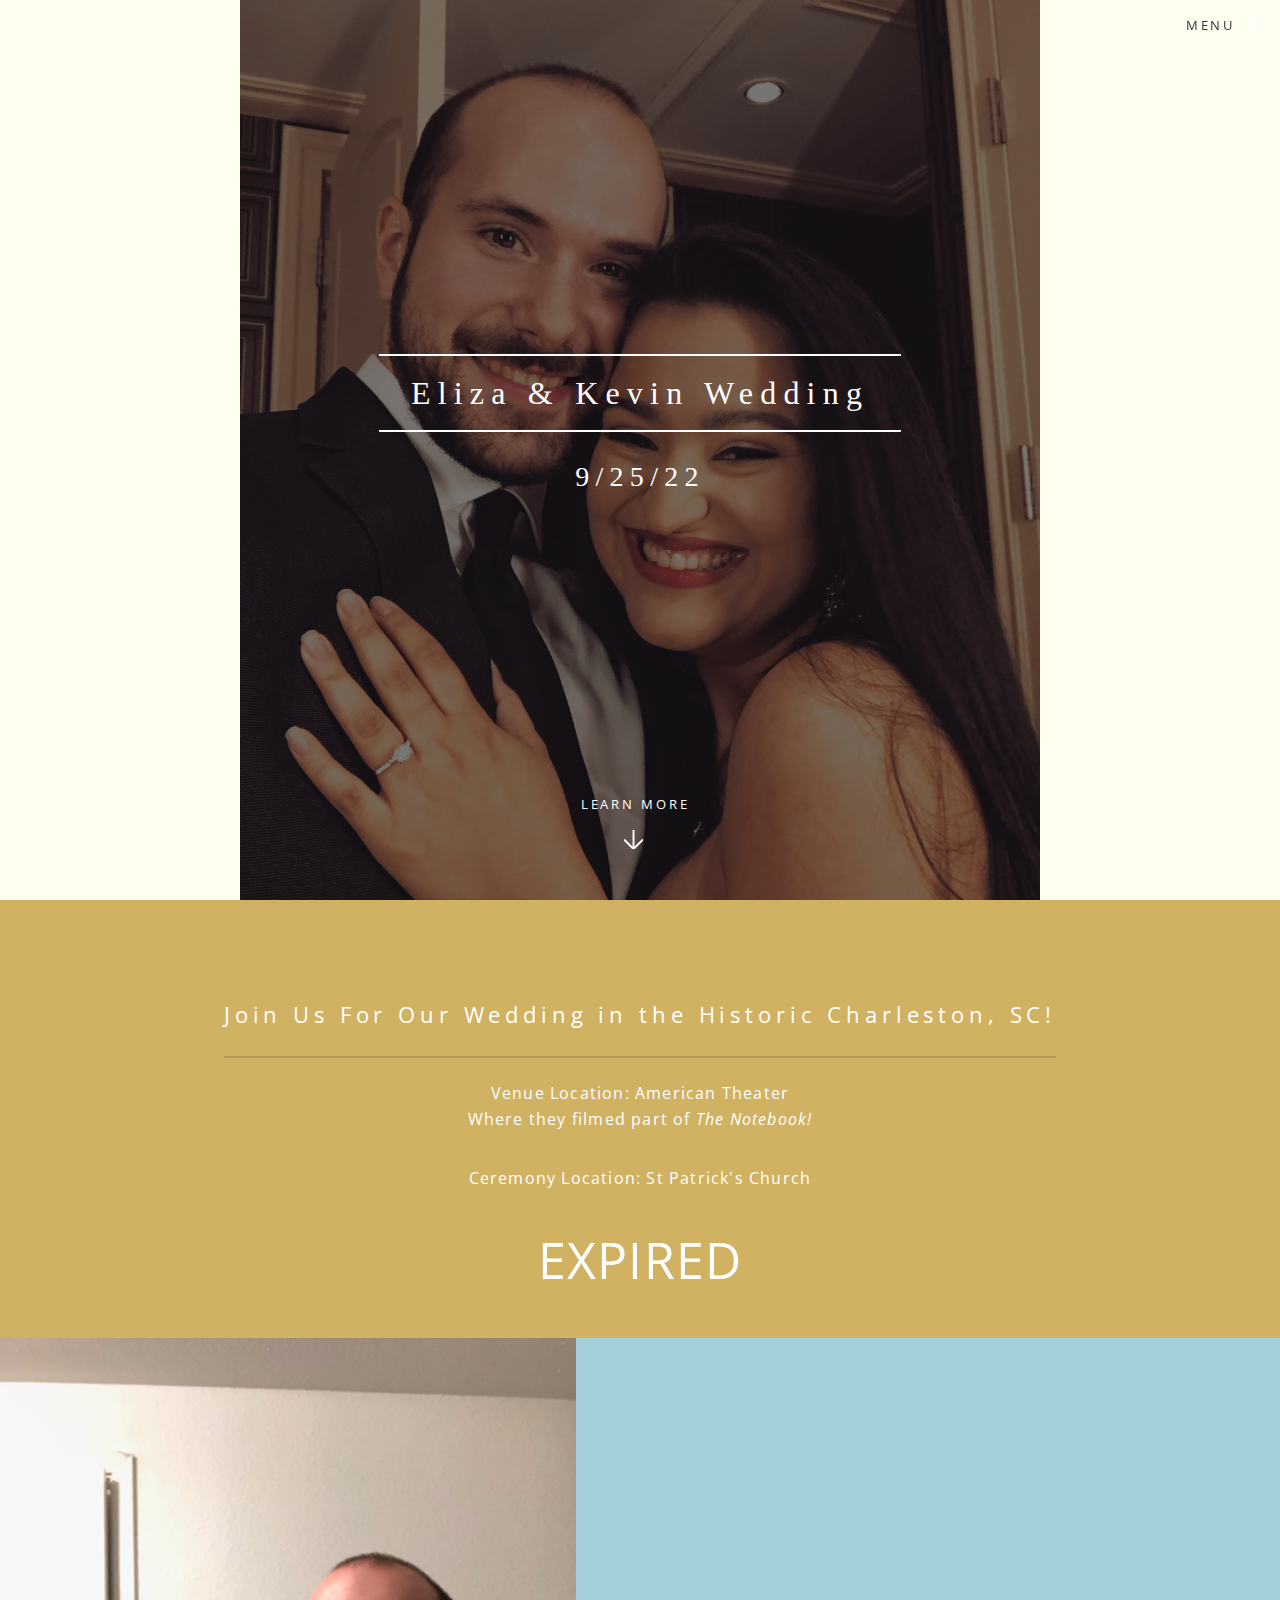
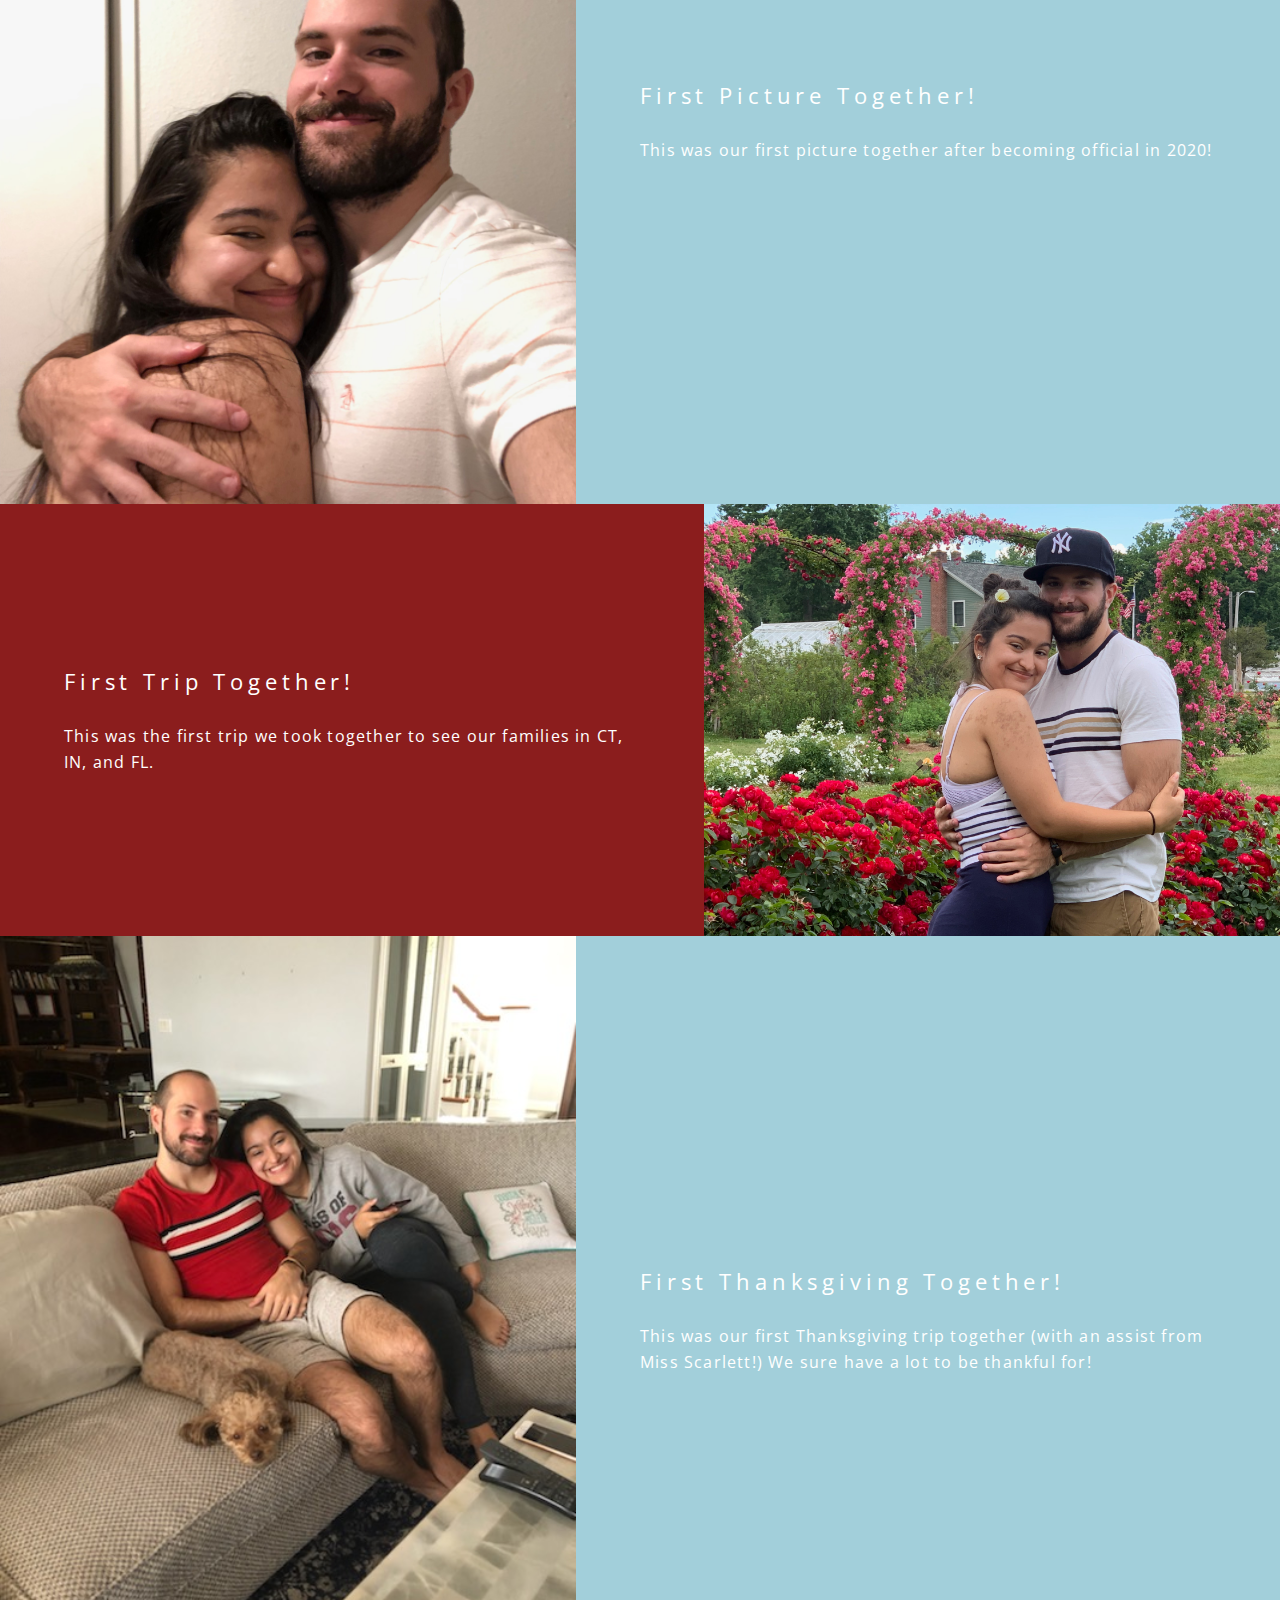
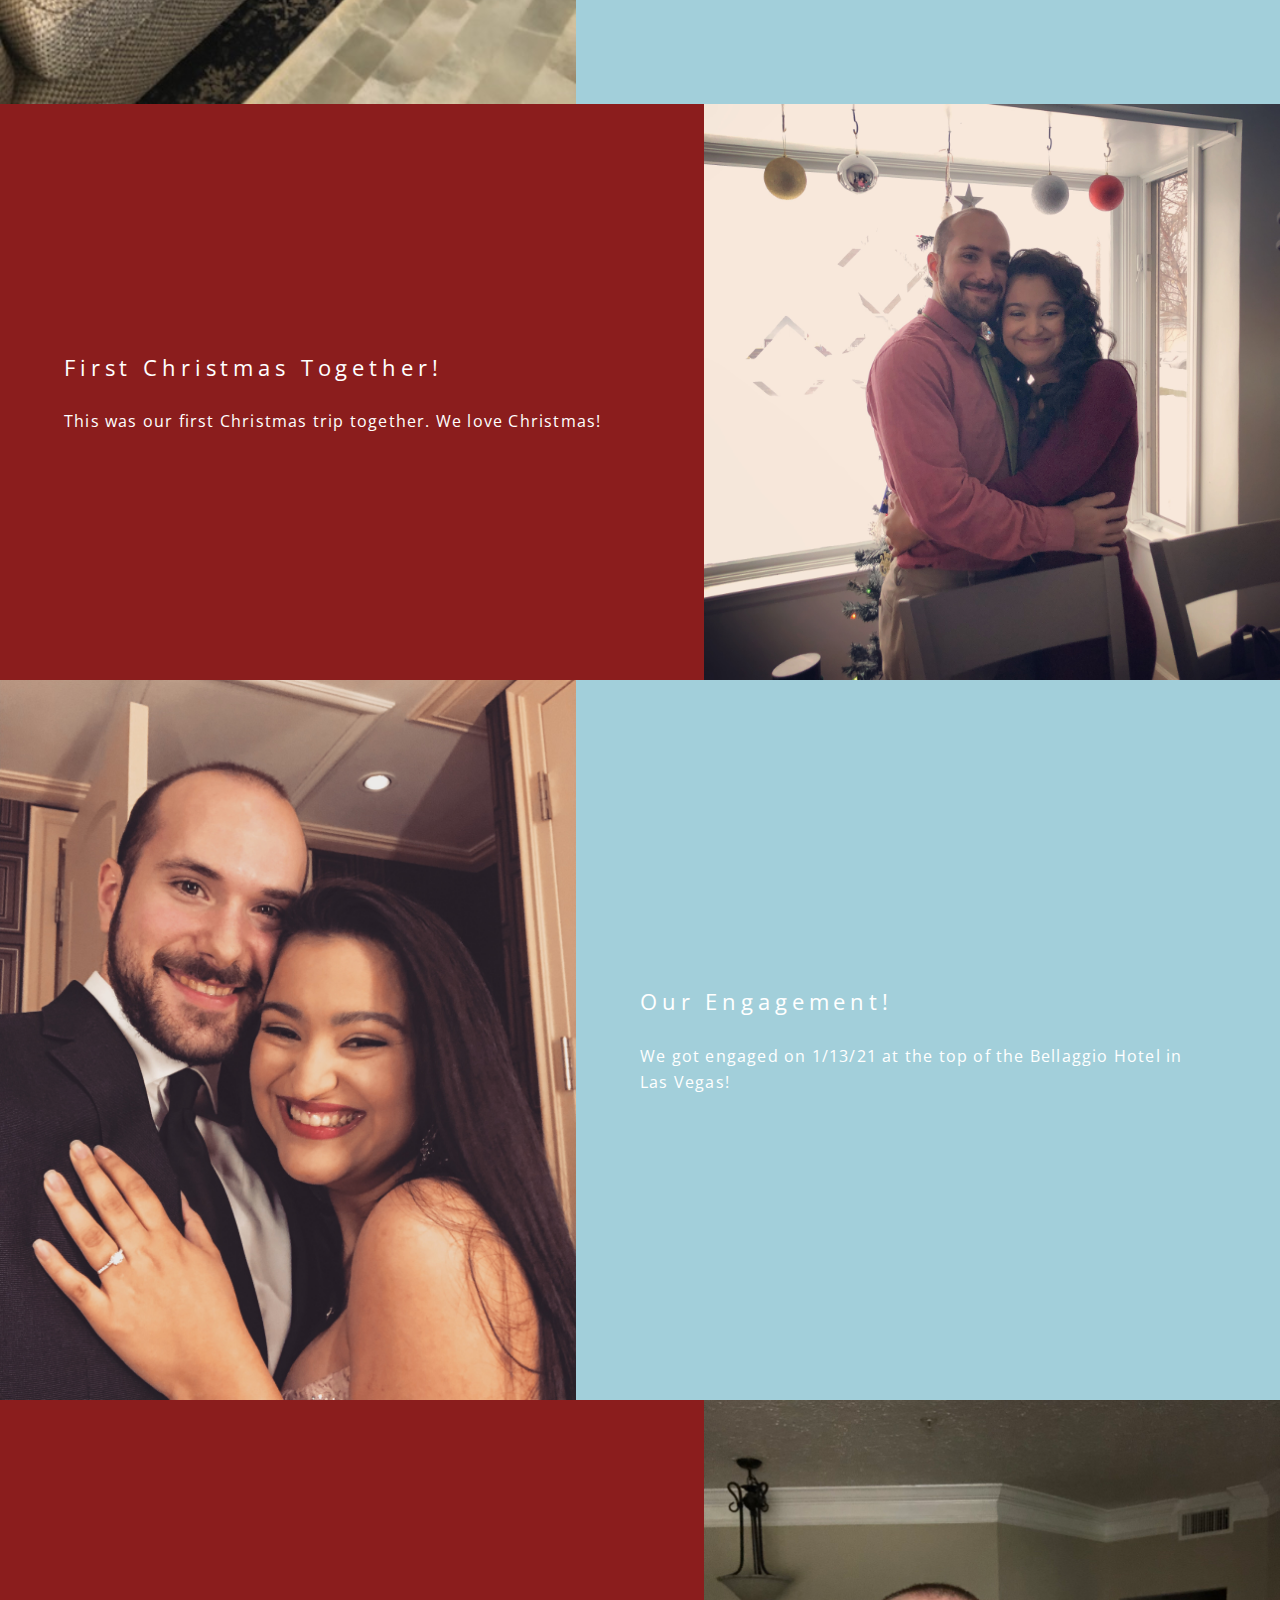
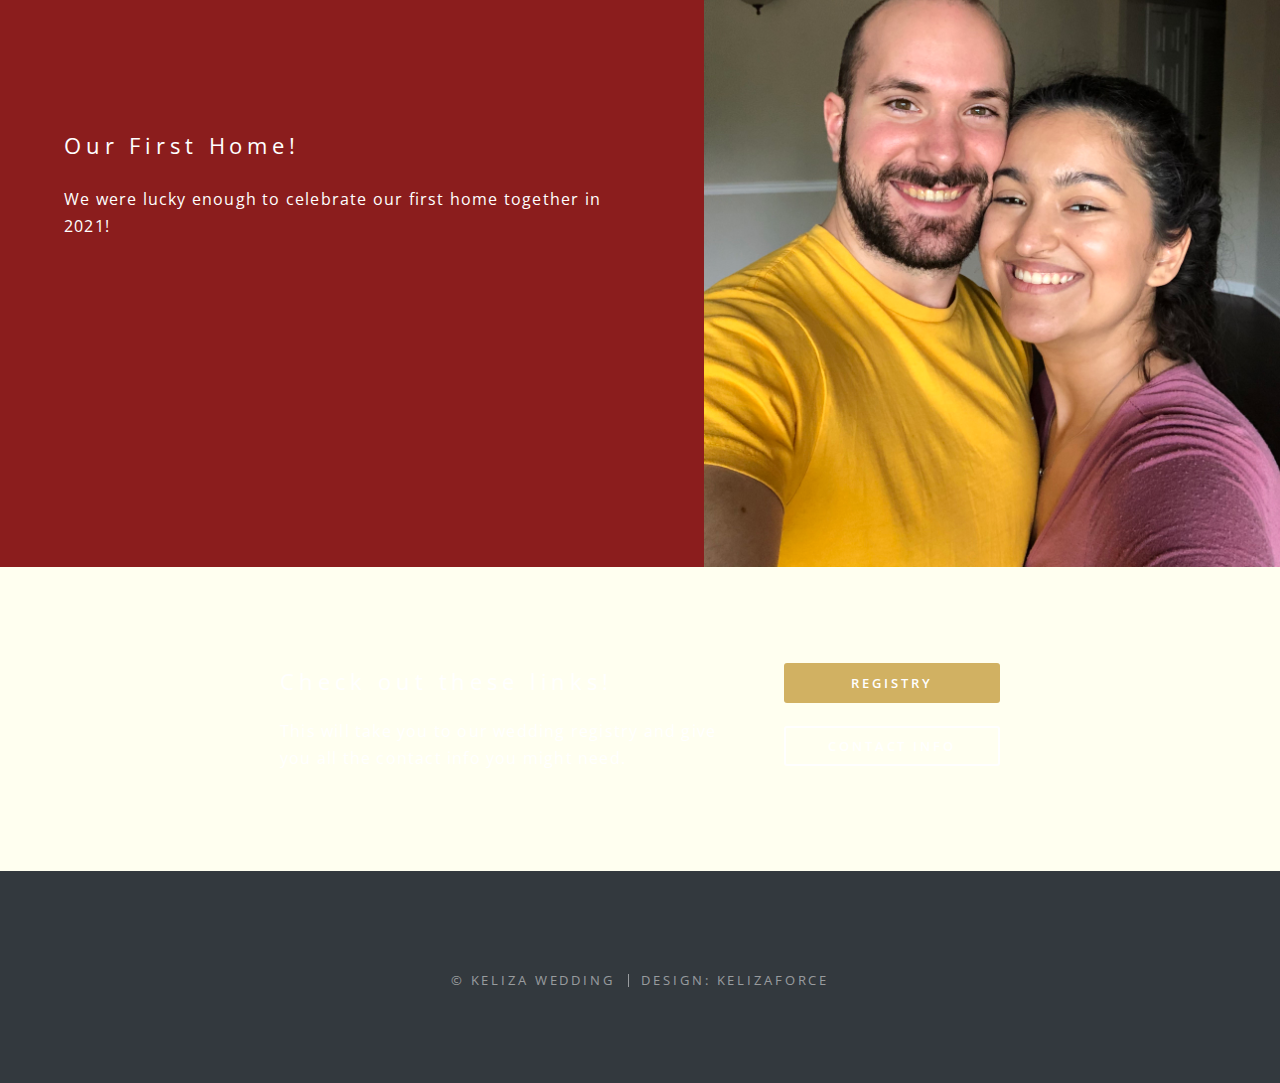
==== index.html @ 1229b381 "initial commit" ====
<!DOCTYPE HTML>
<!--
	Spectral by HTML5 UP
	html5up.net | @ajlkn
	Free for personal and commercial use under the CCA 3.0 license (html5up.net/license)
-->
<html>
	<head>
		<title>Keliza Wedding 2022</title>
		<meta charset="utf-8" />
		<meta name="viewport" content="width=device-width, initial-scale=1, user-scalable=no" />
		<link rel="stylesheet" href="assets/css/main.css" />
		<noscript><link rel="stylesheet" href="assets/css/noscript.css" /></noscript>
	</head>
	<body class="landing is-preload">

		<!-- Page Wrapper -->
			<div id="page-wrapper">

				<!-- Header -->
					<header id="header" class="alt">
						<h1><a href="index.html">Wedding Home</a></h1>
						<nav id="nav">
							<ul>
								<li class="special">
									<a href="#menu" class="menuToggle"><span>Menu</span></a>
									<div id="menu">
										<ul>
											<li><a href="index.html">Home</a></li>
											<li><a href="generic.html">Our Story</a></li>
											<li><a href="elements.html">Event Details</a></li>
											<li><a href="https://www.bedbathandbeyond.com/store/giftregistry/viewregistryguest/550975819?eventType=Wedding">Registry</a></li>
											<li><a href="contactUs.html">Contact Us</a></li>
										</ul>
									</div>
								</li>
							</ul>
						</nav>
					</header>

				<!-- Banner -->
					<section id="banner">
						<div class="inner">
							<h2>Eliza & Kevin Wedding</h2>
							<p>9/25/22<br />
						</div>
						<a href="#one" class="more scrolly">Learn More</a>
					</section>

				<!-- One -->
					<section id="one" class="wrapper style1 special">
						<div class="inner">
							<header class="major">
								<h2>Join Us For Our Wedding in the Historic Charleston, SC!</h2><br />
								<p>Venue Location: American Theater<br />
								Where they filmed part of <em>The Notebook!</em></p>
								<p>
									Ceremony Location: St Patrick's Church
								</p>
							</header>
							<!-- <ul class="icons major">
								<li><span class="icon fa-heart major style1"><span class="label">Lorem</span></span></li>
								<li><span class="icon fa-gem major style2"><span class="label">Ipsum</span></span></li>
								<li><span class="icon solid fa-heart major style3"><span class="label">Dolor</span></span></li>
							</ul> -->
							<p id="demo" style="color: white; font-size: 50px; margin: 0;">
								This is where the timer goes
							</p>
							<script>
								// Set the date we're counting down to
								var countDownDate = new Date("Sep 25, 2022 14:00:00").getTime();
								
								// Update the count down every 1 second
								var x = setInterval(function() {
								
								  // Get today's date and time
								  var now = new Date().getTime();
									
								  // Find the distance between now and the count down date
								  var distance = countDownDate - now;
									
								  // Time calculations for days, hours, minutes and seconds
								  var days = Math.floor(distance / (1000 * 60 * 60 * 24));
								  var hours = Math.floor((distance % (1000 * 60 * 60 * 24)) / (1000 * 60 * 60));
								  var minutes = Math.floor((distance % (1000 * 60 * 60)) / (1000 * 60));
								  var seconds = Math.floor((distance % (1000 * 60)) / 1000);
									
								  // Output the result in an element with id="demo"
								  document.getElementById("demo").innerHTML = days + "d " + hours + "h "
								  + minutes + "m " + seconds + "s ";
									
								  // If the count down is over, write some text 
								  if (distance < 0) {
									clearInterval(x);
									document.getElementById("demo").innerHTML = "EXPIRED";
								  }
								}, 1000);
								</script>
						</div>
					</section>

				<!-- Two -->
					<section id="two" class="wrapper alt style2">
						<section style="background-color: #a2cfda;" class="spotlight">
							<div class="image"><img src="images/IMG_5086.jpeg" alt="" /></div><div class="content">
								<h2>First Picture Together!<br /></h2>
								<p>This was our first picture together after becoming official in 2020!</p>
							</div>
						</section>
						<section style="background-color:#8b1d1d" class="spotlight">
							<div class="image"><img src="images/IMG_7566.jpeg" alt="" /></div><div class="content">
								<h2>First Trip Together!<br /></h2>
								<p>This was the first trip we took together to see our families in CT, IN, and FL.</p>
							</div>
						</section>
						<section style="background-color: #a2cfda;" class="spotlight">
							<div class="image"><img src="images/IMG_3366.jpeg" alt="" /></div><div class="content">
								<h2>First Thanksgiving Together!<br /></h2>
								<p>This was our first Thanksgiving trip together (with an assist from Miss Scarlett!) We sure have a lot to be thankful for!</p>
							</div>
						</section>
						<section style="background-color:#8b1d1d" class="spotlight">
							<div class="image"><img src="images/IMG_6426.JPG" alt="" /></div><div class="content">
								<h2>First Christmas Together!<br /></h2>
								<p>This was our first Christmas trip together. We love Christmas!</p>
							</div>
						</section>
						<section style="background-color: #a2cfda;" class="spotlight">
							<div class="image"><img src="images/FD9C029F-ACF3-4EF1-A93A-1602B01E7F99.JPG" alt="" /></div><div class="content">
								<h2>Our Engagement!<br /></h2>
								<p>We got engaged on 1/13/21 at the top of the Bellaggio Hotel in Las Vegas!</p>
							</div>
						</section>
						<section style="background-color:#8b1d1d" class="spotlight">
							<div class="image"><img src="images/firstHome.jpg" alt="" /></div><div class="content">
								<h2>Our First Home!<br /></h2>
								<p>We were lucky enough to celebrate our first home together in 2021!</p>
							</div>
						</section>
					</section>

				<!-- Three -->
					<!-- <section id="three" class="wrapper style3 special">
						<div class="inner">
							<header class="major">
								<h2>Accumsan mus tortor nunc aliquet</h2>
								<p>Aliquam ut ex ut augue consectetur interdum. Donec amet imperdiet eleifend<br />
								fringilla tincidunt. Nullam dui leo Aenean mi ligula, rhoncus ullamcorper.</p>
							</header>
							<ul class="features">
								<li class="icon fa-paper-plane">
									<h3>Arcu accumsan</h3>
									<p>Augue consectetur sed interdum imperdiet et ipsum. Mauris lorem tincidunt nullam amet leo Aenean ligula consequat consequat.</p>
								</li>
								<li class="icon solid fa-laptop">
									<h3>Ac Augue Eget</h3>
									<p>Augue consectetur sed interdum imperdiet et ipsum. Mauris lorem tincidunt nullam amet leo Aenean ligula consequat consequat.</p>
								</li>
								<li class="icon solid fa-code">
									<h3>Mus Scelerisque</h3>
									<p>Augue consectetur sed interdum imperdiet et ipsum. Mauris lorem tincidunt nullam amet leo Aenean ligula consequat consequat.</p>
								</li>
								<li class="icon solid fa-headphones-alt">
									<h3>Mauris Imperdiet</h3>
									<p>Augue consectetur sed interdum imperdiet et ipsum. Mauris lorem tincidunt nullam amet leo Aenean ligula consequat consequat.</p>
								</li>
								<li class="icon fa-heart">
									<h3>Aenean Primis</h3>
									<p>Augue consectetur sed interdum imperdiet et ipsum. Mauris lorem tincidunt nullam amet leo Aenean ligula consequat consequat.</p>
								</li>
								<li class="icon fa-flag">
									<h3>Tortor Ut</h3>
									<p>Augue consectetur sed interdum imperdiet et ipsum. Mauris lorem tincidunt nullam amet leo Aenean ligula consequat consequat.</p>
								</li>
							</ul>
						</div>
					</section> -->

				<!-- CTA -->
					<section id="cta" class="wrapper style4">
						<div class="inner">
							<header>
								<h2>Check out these links!</h2>
								<p>This will take you to our wedding registry and give you all the contact info you might need.</p>
							</header>
							<ul class="actions stacked">
								<li><a href="https://www.bedbathandbeyond.com/store/giftregistry/viewregistryguest/550975819?eventType=Wedding" class="button fit primary">Registry</a></li>
								<li><a href="contactUs.html" class="button fit">Contact Info</a></li>
							</ul>
						</div>
					</section>

				<!-- Footer -->
					<footer id="footer">
						<ul class="copyright">
							<li>&copy; Keliza Wedding</li><li>Design: KelizaForce</li>
						</ul>
					</footer>

			</div>

		<!-- Scripts -->
			<script src="assets/js/jquery.min.js"></script>
			<script src="assets/js/jquery.scrollex.min.js"></script>
			<script src="assets/js/jquery.scrolly.min.js"></script>
			<script src="assets/js/browser.min.js"></script>
			<script src="assets/js/breakpoints.min.js"></script>
			<script src="assets/js/util.js"></script>
			<script src="assets/js/main.js"></script>

	</body>
</html>
---- assets/css/main.css ----
@import url(fontawesome-all.min.css);
@import url("https://fonts.googleapis.com/css?family=Open+Sans:400,400italic,600,600italic,800,800italic");

/*
	Spectral by HTML5 UP
	html5up.net | @ajlkn
	Free for personal and commercial use under the CCA 3.0 license (html5up.net/license)
*/

html, body, div, span, applet, object,
iframe, h1, h2, h3, h4, h5, h6, p, blockquote,
pre, a, abbr, acronym, address, big, cite,
code, del, dfn, em, img, ins, kbd, q, s, samp,
small, strike, strong, sub, sup, tt, var, b,
u, i, center, dl, dt, dd, ol, ul, li, fieldset,
form, label, legend, table, caption, tbody,
tfoot, thead, tr, th, td, article, aside,
canvas, details, embed, figure, figcaption,
footer, header, hgroup, menu, nav, output, ruby,
section, summary, time, mark, audio, video {
	margin: 0;
	padding: 0;
	border: 0;
	font-size: 100%;
	font: inherit;
	vertical-align: baseline;}

article, aside, details, figcaption, figure,
footer, header, hgroup, menu, nav, section {
	display: block;}

body {
	line-height: 1;
}

ol, ul {
	list-style: none;
}

blockquote, q {
	quotes: none;
}

	blockquote:before, blockquote:after, q:before, q:after {
		content: '';
		content: none;
	}

table {
	border-collapse: collapse;
	border-spacing: 0;
}

body {
	-webkit-text-size-adjust: none;
}

mark {
	background-color: transparent;
	color: inherit;
}

input::-moz-focus-inner {
	border: 0;
	padding: 0;
}

input, select, textarea {
	-moz-appearance: none;
	-webkit-appearance: none;
	-ms-appearance: none;
	appearance: none;
}

/* Basic */

	@-ms-viewport {
		width: device-width;
	}

	html {
		box-sizing: border-box;
	}

	*, *:before, *:after {
		box-sizing: inherit;
	}

	body {
		background: ivory;
	}

		body.is-preload *, body.is-preload *:before, body.is-preload *:after {
			-moz-animation: none !important;
			-webkit-animation: none !important;
			-ms-animation: none !important;
			animation: none !important;
			-moz-transition: none !important;
			-webkit-transition: none !important;
			-ms-transition: none !important;
			transition: none !important;
		}

	body, input, select, textarea {
		color: #fff;
		/* qx* Font styles */
		font-family: "Open Sans", Helvetica, sans-serif;
		/* font-family: Snell Roundhand, cursive; */
		font-size: 15pt;
		font-weight: 400;
		letter-spacing: 0.075em;
		line-height: 1.65em;
	}

		@media screen and (max-width: 1680px) {

			body, input, select, textarea {
				font-size: 13pt;
			}

		}

		@media screen and (max-width: 1280px) {

			body, input, select, textarea {
				font-size: 12pt;
			}

		}

		@media screen and (max-width: 736px) {

			body, input, select, textarea {
				font-size: 11pt;
				letter-spacing: 0.0375em;
			}

		}

	a {
		-moz-transition: color 0.2s ease, border-bottom-color 0.2s ease;
		-webkit-transition: color 0.2s ease, border-bottom-color 0.2s ease;
		-ms-transition: color 0.2s ease, border-bottom-color 0.2s ease;
		transition: color 0.2s ease, border-bottom-color 0.2s ease;
		border-bottom: dotted 1px;
		color: inherit;
		text-decoration: none;
	}

		a:hover {
			border-bottom-color: transparent;
		}

	strong, b {
		color: #fff;
		font-weight: 600;
	}

	em, i {
		font-style: italic;
	}

	p {
		margin: 0 0 2em 0;
	}

	h1, h2, h3, h4, h5, h6 {
		color: #fff;
		/* font-weight: 800; */
		letter-spacing: 0.225em;
		line-height: 1em;
		margin: 0 0 1em 0;
		/* text-transform: uppercase; */
	}

		h1 a, h2 a, h3 a, h4 a, h5 a, h6 a {
			color: inherit;
			text-decoration: none;
		}

	h2 {
		font-size: 1.35em;
		line-height: 1.75em;
	}

		@media screen and (max-width: 736px) {

			h2 {
				font-size: 1.1em;
				line-height: 1.65em;
			}

		}

	h3 {
		font-size: 1.15em;
		line-height: 1.75em;
	}

		@media screen and (max-width: 736px) {

			h3 {
				font-size: 1em;
				line-height: 1.65em;
			}

		}

	h4 {
		font-size: 1em;
		line-height: 1.5em;
	}

	h5 {
		font-size: 0.8em;
		line-height: 1.5em;
	}

	h6 {
		font-size: 0.7em;
		line-height: 1.5em;
	}

	sub {
		font-size: 0.8em;
		position: relative;
		top: 0.5em;
	}

	sup {
		font-size: 0.8em;
		position: relative;
		top: -0.5em;
	}

	hr {
		border: 0;
		border-bottom: solid 2px #fff;
		margin: 3em 0;
	}

		hr.major {
			margin: 4.5em 0;
		}

	blockquote {
		border-left: solid 4px #fff;
		font-style: italic;
		margin: 0 0 2em 0;
		padding: 0.5em 0 0.5em 2em;
	}

	code {
		background: rgba(144, 144, 144, 0.25);
		border-radius: 3px;
		font-family: "Courier New", monospace;
		font-size: 0.9em;
		letter-spacing: 0;
		margin: 0 0.25em;
		padding: 0.25em 0.65em;
	}

	pre {
		-webkit-overflow-scrolling: touch;
		font-family: "Courier New", monospace;
		font-size: 0.9em;
		margin: 0 0 2em 0;
	}

		pre code {
			display: block;
			line-height: 1.75em;
			padding: 1em 1.5em;
			overflow-x: auto;
		}

	.align-left {
		text-align: left;
	}

	.align-center {
		text-align: center;
	}

	.align-right {
		text-align: right;
	}

/* Row */

	.row {
		display: flex;
		flex-wrap: wrap;
		box-sizing: border-box;
		align-items: stretch;
	}

		.row > * {
			box-sizing: border-box;
		}

		.row.gtr-uniform > * > :last-child {
			margin-bottom: 0;
		}

		.row.aln-left {
			justify-content: flex-start;
		}

		.row.aln-center {
			justify-content: center;
		}

		.row.aln-right {
			justify-content: flex-end;
		}

		.row.aln-top {
			align-items: flex-start;
		}

		.row.aln-middle {
			align-items: center;
		}

		.row.aln-bottom {
			align-items: flex-end;
		}

		.row > .imp {
			order: -1;
		}

		.row > .col-1 {
			width: 8.33333%;
		}

		.row > .off-1 {
			margin-left: 8.33333%;
		}

		.row > .col-2 {
			width: 16.66667%;
		}

		.row > .off-2 {
			margin-left: 16.66667%;
		}

		.row > .col-3 {
			width: 25%;
		}

		.row > .off-3 {
			margin-left: 25%;
		}

		.row > .col-4 {
			width: 33.33333%;
		}

		.row > .off-4 {
			margin-left: 33.33333%;
		}

		.row > .col-5 {
			width: 41.66667%;
		}

		.row > .off-5 {
			margin-left: 41.66667%;
		}

		.row > .col-6 {
			width: 50%;
		}

		.row > .off-6 {
			margin-left: 50%;
		}

		.row > .col-7 {
			width: 58.33333%;
		}

		.row > .off-7 {
			margin-left: 58.33333%;
		}

		.row > .col-8 {
			width: 66.66667%;
		}

		.row > .off-8 {
			margin-left: 66.66667%;
		}

		.row > .col-9 {
			width: 75%;
		}

		.row > .off-9 {
			margin-left: 75%;
		}

		.row > .col-10 {
			width: 83.33333%;
		}

		.row > .off-10 {
			margin-left: 83.33333%;
		}

		.row > .col-11 {
			width: 91.66667%;
		}

		.row > .off-11 {
			margin-left: 91.66667%;
		}

		.row > .col-12 {
			width: 100%;
		}

		.row > .off-12 {
			margin-left: 100%;
		}

		.row.gtr-0 {
			margin-top: 0;
			margin-left: 0em;
		}

			.row.gtr-0 > * {
				padding: 0 0 0 0em;
			}

			.row.gtr-0.gtr-uniform {
				margin-top: 0em;
			}

				.row.gtr-0.gtr-uniform > * {
					padding-top: 0em;
				}

		.row.gtr-25 {
			margin-top: 0;
			margin-left: -0.375em;
		}

			.row.gtr-25 > * {
				padding: 0 0 0 0.375em;
			}

			.row.gtr-25.gtr-uniform {
				margin-top: -0.375em;
			}

				.row.gtr-25.gtr-uniform > * {
					padding-top: 0.375em;
				}

		.row.gtr-50 {
			margin-top: 0;
			margin-left: -0.75em;
		}

			.row.gtr-50 > * {
				padding: 0 0 0 0.75em;
			}

			.row.gtr-50.gtr-uniform {
				margin-top: -0.75em;
			}

				.row.gtr-50.gtr-uniform > * {
					padding-top: 0.75em;
				}

		.row {
			margin-top: 0;
			margin-left: -1.5em;
		}

			.row > * {
				padding: 0 0 0 1.5em;
			}

			.row.gtr-uniform {
				margin-top: -1.5em;
			}

				.row.gtr-uniform > * {
					padding-top: 1.5em;
				}

		.row.gtr-150 {
			margin-top: 0;
			margin-left: -2.25em;
		}

			.row.gtr-150 > * {
				padding: 0 0 0 2.25em;
			}

			.row.gtr-150.gtr-uniform {
				margin-top: -2.25em;
			}

				.row.gtr-150.gtr-uniform > * {
					padding-top: 2.25em;
				}

		.row.gtr-200 {
			margin-top: 0;
			margin-left: -3em;
		}

			.row.gtr-200 > * {
				padding: 0 0 0 3em;
			}

			.row.gtr-200.gtr-uniform {
				margin-top: -3em;
			}

				.row.gtr-200.gtr-uniform > * {
					padding-top: 3em;
				}

		@media screen and (max-width: 1680px) {

			.row {
				display: flex;
				flex-wrap: wrap;
				box-sizing: border-box;
				align-items: stretch;
			}

				.row > * {
					box-sizing: border-box;
				}

				.row.gtr-uniform > * > :last-child {
					margin-bottom: 0;
				}

				.row.aln-left {
					justify-content: flex-start;
				}

				.row.aln-center {
					justify-content: center;
				}

				.row.aln-right {
					justify-content: flex-end;
				}

				.row.aln-top {
					align-items: flex-start;
				}

				.row.aln-middle {
					align-items: center;
				}

				.row.aln-bottom {
					align-items: flex-end;
				}

				.row > .imp-xlarge {
					order: -1;
				}

				.row > .col-1-xlarge {
					width: 8.33333%;
				}

				.row > .off-1-xlarge {
					margin-left: 8.33333%;
				}

				.row > .col-2-xlarge {
					width: 16.66667%;
				}

				.row > .off-2-xlarge {
					margin-left: 16.66667%;
				}

				.row > .col-3-xlarge {
					width: 25%;
				}

				.row > .off-3-xlarge {
					margin-left: 25%;
				}

				.row > .col-4-xlarge {
					width: 33.33333%;
				}

				.row > .off-4-xlarge {
					margin-left: 33.33333%;
				}

				.row > .col-5-xlarge {
					width: 41.66667%;
				}

				.row > .off-5-xlarge {
					margin-left: 41.66667%;
				}

				.row > .col-6-xlarge {
					width: 50%;
				}

				.row > .off-6-xlarge {
					margin-left: 50%;
				}

				.row > .col-7-xlarge {
					width: 58.33333%;
				}

				.row > .off-7-xlarge {
					margin-left: 58.33333%;
				}

				.row > .col-8-xlarge {
					width: 66.66667%;
				}

				.row > .off-8-xlarge {
					margin-left: 66.66667%;
				}

				.row > .col-9-xlarge {
					width: 75%;
				}

				.row > .off-9-xlarge {
					margin-left: 75%;
				}

				.row > .col-10-xlarge {
					width: 83.33333%;
				}

				.row > .off-10-xlarge {
					margin-left: 83.33333%;
				}

				.row > .col-11-xlarge {
					width: 91.66667%;
				}

				.row > .off-11-xlarge {
					margin-left: 91.66667%;
				}

				.row > .col-12-xlarge {
					width: 100%;
				}

				.row > .off-12-xlarge {
					margin-left: 100%;
				}

				.row.gtr-0 {
					margin-top: 0;
					margin-left: 0em;
				}

					.row.gtr-0 > * {
						padding: 0 0 0 0em;
					}

					.row.gtr-0.gtr-uniform {
						margin-top: 0em;
					}

						.row.gtr-0.gtr-uniform > * {
							padding-top: 0em;
						}

				.row.gtr-25 {
					margin-top: 0;
					margin-left: -0.375em;
				}

					.row.gtr-25 > * {
						padding: 0 0 0 0.375em;
					}

					.row.gtr-25.gtr-uniform {
						margin-top: -0.375em;
					}

						.row.gtr-25.gtr-uniform > * {
							padding-top: 0.375em;
						}

				.row.gtr-50 {
					margin-top: 0;
					margin-left: -0.75em;
				}

					.row.gtr-50 > * {
						padding: 0 0 0 0.75em;
					}

					.row.gtr-50.gtr-uniform {
						margin-top: -0.75em;
					}

						.row.gtr-50.gtr-uniform > * {
							padding-top: 0.75em;
						}

				.row {
					margin-top: 0;
					margin-left: -1.5em;
				}

					.row > * {
						padding: 0 0 0 1.5em;
					}

					.row.gtr-uniform {
						margin-top: -1.5em;
					}

						.row.gtr-uniform > * {
							padding-top: 1.5em;
						}

				.row.gtr-150 {
					margin-top: 0;
					margin-left: -2.25em;
				}

					.row.gtr-150 > * {
						padding: 0 0 0 2.25em;
					}

					.row.gtr-150.gtr-uniform {
						margin-top: -2.25em;
					}

						.row.gtr-150.gtr-uniform > * {
							padding-top: 2.25em;
						}

				.row.gtr-200 {
					margin-top: 0;
					margin-left: -3em;
				}

					.row.gtr-200 > * {
						padding: 0 0 0 3em;
					}

					.row.gtr-200.gtr-uniform {
						margin-top: -3em;
					}

						.row.gtr-200.gtr-uniform > * {
							padding-top: 3em;
						}

		}

		@media screen and (max-width: 1280px) {

			.row {
				display: flex;
				flex-wrap: wrap;
				box-sizing: border-box;
				align-items: stretch;
			}

				.row > * {
					box-sizing: border-box;
				}

				.row.gtr-uniform > * > :last-child {
					margin-bottom: 0;
				}

				.row.aln-left {
					justify-content: flex-start;
				}

				.row.aln-center {
					justify-content: center;
				}

				.row.aln-right {
					justify-content: flex-end;
				}

				.row.aln-top {
					align-items: flex-start;
				}

				.row.aln-middle {
					align-items: center;
				}

				.row.aln-bottom {
					align-items: flex-end;
				}

				.row > .imp-large {
					order: -1;
				}

				.row > .col-1-large {
					width: 8.33333%;
				}

				.row > .off-1-large {
					margin-left: 8.33333%;
				}

				.row > .col-2-large {
					width: 16.66667%;
				}

				.row > .off-2-large {
					margin-left: 16.66667%;
				}

				.row > .col-3-large {
					width: 25%;
				}

				.row > .off-3-large {
					margin-left: 25%;
				}

				.row > .col-4-large {
					width: 33.33333%;
				}

				.row > .off-4-large {
					margin-left: 33.33333%;
				}

				.row > .col-5-large {
					width: 41.66667%;
				}

				.row > .off-5-large {
					margin-left: 41.66667%;
				}

				.row > .col-6-large {
					width: 50%;
				}

				.row > .off-6-large {
					margin-left: 50%;
				}

				.row > .col-7-large {
					width: 58.33333%;
				}

				.row > .off-7-large {
					margin-left: 58.33333%;
				}

				.row > .col-8-large {
					width: 66.66667%;
				}

				.row > .off-8-large {
					margin-left: 66.66667%;
				}

				.row > .col-9-large {
					width: 75%;
				}

				.row > .off-9-large {
					margin-left: 75%;
				}

				.row > .col-10-large {
					width: 83.33333%;
				}

				.row > .off-10-large {
					margin-left: 83.33333%;
				}

				.row > .col-11-large {
					width: 91.66667%;
				}

				.row > .off-11-large {
					margin-left: 91.66667%;
				}

				.row > .col-12-large {
					width: 100%;
				}

				.row > .off-12-large {
					margin-left: 100%;
				}

				.row.gtr-0 {
					margin-top: 0;
					margin-left: 0em;
				}

					.row.gtr-0 > * {
						padding: 0 0 0 0em;
					}

					.row.gtr-0.gtr-uniform {
						margin-top: 0em;
					}

						.row.gtr-0.gtr-uniform > * {
							padding-top: 0em;
						}

				.row.gtr-25 {
					margin-top: 0;
					margin-left: -0.375em;
				}

					.row.gtr-25 > * {
						padding: 0 0 0 0.375em;
					}

					.row.gtr-25.gtr-uniform {
						margin-top: -0.375em;
					}

						.row.gtr-25.gtr-uniform > * {
							padding-top: 0.375em;
						}

				.row.gtr-50 {
					margin-top: 0;
					margin-left: -0.75em;
				}

					.row.gtr-50 > * {
						padding: 0 0 0 0.75em;
					}

					.row.gtr-50.gtr-uniform {
						margin-top: -0.75em;
					}

						.row.gtr-50.gtr-uniform > * {
							padding-top: 0.75em;
						}

				.row {
					margin-top: 0;
					margin-left: -1.5em;
				}

					.row > * {
						padding: 0 0 0 1.5em;
					}

					.row.gtr-uniform {
						margin-top: -1.5em;
					}

						.row.gtr-uniform > * {
							padding-top: 1.5em;
						}

				.row.gtr-150 {
					margin-top: 0;
					margin-left: -2.25em;
				}

					.row.gtr-150 > * {
						padding: 0 0 0 2.25em;
					}

					.row.gtr-150.gtr-uniform {
						margin-top: -2.25em;
					}

						.row.gtr-150.gtr-uniform > * {
							padding-top: 2.25em;
						}

				.row.gtr-200 {
					margin-top: 0;
					margin-left: -3em;
				}

					.row.gtr-200 > * {
						padding: 0 0 0 3em;
					}

					.row.gtr-200.gtr-uniform {
						margin-top: -3em;
					}

						.row.gtr-200.gtr-uniform > * {
							padding-top: 3em;
						}

		}

		@media screen and (max-width: 980px) {

			.row {
				display: flex;
				flex-wrap: wrap;
				box-sizing: border-box;
				align-items: stretch;
			}

				.row > * {
					box-sizing: border-box;
				}

				.row.gtr-uniform > * > :last-child {
					margin-bottom: 0;
				}

				.row.aln-left {
					justify-content: flex-start;
				}

				.row.aln-center {
					justify-content: center;
				}

				.row.aln-right {
					justify-content: flex-end;
				}

				.row.aln-top {
					align-items: flex-start;
				}

				.row.aln-middle {
					align-items: center;
				}

				.row.aln-bottom {
					align-items: flex-end;
				}

				.row > .imp-medium {
					order: -1;
				}

				.row > .col-1-medium {
					width: 8.33333%;
				}

				.row > .off-1-medium {
					margin-left: 8.33333%;
				}

				.row > .col-2-medium {
					width: 16.66667%;
				}

				.row > .off-2-medium {
					margin-left: 16.66667%;
				}

				.row > .col-3-medium {
					width: 25%;
				}

				.row > .off-3-medium {
					margin-left: 25%;
				}

				.row > .col-4-medium {
					width: 33.33333%;
				}

				.row > .off-4-medium {
					margin-left: 33.33333%;
				}

				.row > .col-5-medium {
					width: 41.66667%;
				}

				.row > .off-5-medium {
					margin-left: 41.66667%;
				}

				.row > .col-6-medium {
					width: 50%;
				}

				.row > .off-6-medium {
					margin-left: 50%;
				}

				.row > .col-7-medium {
					width: 58.33333%;
				}

				.row > .off-7-medium {
					margin-left: 58.33333%;
				}

				.row > .col-8-medium {
					width: 66.66667%;
				}

				.row > .off-8-medium {
					margin-left: 66.66667%;
				}

				.row > .col-9-medium {
					width: 75%;
				}

				.row > .off-9-medium {
					margin-left: 75%;
				}

				.row > .col-10-medium {
					width: 83.33333%;
				}

				.row > .off-10-medium {
					margin-left: 83.33333%;
				}

				.row > .col-11-medium {
					width: 91.66667%;
				}

				.row > .off-11-medium {
					margin-left: 91.66667%;
				}

				.row > .col-12-medium {
					width: 100%;
				}

				.row > .off-12-medium {
					margin-left: 100%;
				}

				.row.gtr-0 {
					margin-top: 0;
					margin-left: 0em;
				}

					.row.gtr-0 > * {
						padding: 0 0 0 0em;
					}

					.row.gtr-0.gtr-uniform {
						margin-top: 0em;
					}

						.row.gtr-0.gtr-uniform > * {
							padding-top: 0em;
						}

				.row.gtr-25 {
					margin-top: 0;
					margin-left: -0.375em;
				}

					.row.gtr-25 > * {
						padding: 0 0 0 0.375em;
					}

					.row.gtr-25.gtr-uniform {
						margin-top: -0.375em;
					}

						.row.gtr-25.gtr-uniform > * {
							padding-top: 0.375em;
						}

				.row.gtr-50 {
					margin-top: 0;
					margin-left: -0.75em;
				}

					.row.gtr-50 > * {
						padding: 0 0 0 0.75em;
					}

					.row.gtr-50.gtr-uniform {
						margin-top: -0.75em;
					}

						.row.gtr-50.gtr-uniform > * {
							padding-top: 0.75em;
						}

				.row {
					margin-top: 0;
					margin-left: -1.5em;
				}

					.row > * {
						padding: 0 0 0 1.5em;
					}

					.row.gtr-uniform {
						margin-top: -1.5em;
					}

						.row.gtr-uniform > * {
							padding-top: 1.5em;
						}

				.row.gtr-150 {
					margin-top: 0;
					margin-left: -2.25em;
				}

					.row.gtr-150 > * {
						padding: 0 0 0 2.25em;
					}

					.row.gtr-150.gtr-uniform {
						margin-top: -2.25em;
					}

						.row.gtr-150.gtr-uniform > * {
							padding-top: 2.25em;
						}

				.row.gtr-200 {
					margin-top: 0;
					margin-left: -3em;
				}

					.row.gtr-200 > * {
						padding: 0 0 0 3em;
					}

					.row.gtr-200.gtr-uniform {
						margin-top: -3em;
					}

						.row.gtr-200.gtr-uniform > * {
							padding-top: 3em;
						}

		}

		@media screen and (max-width: 736px) {

			.row {
				display: flex;
				flex-wrap: wrap;
				box-sizing: border-box;
				align-items: stretch;
			}

				.row > * {
					box-sizing: border-box;
				}

				.row.gtr-uniform > * > :last-child {
					margin-bottom: 0;
				}

				.row.aln-left {
					justify-content: flex-start;
				}

				.row.aln-center {
					justify-content: center;
				}

				.row.aln-right {
					justify-content: flex-end;
				}

				.row.aln-top {
					align-items: flex-start;
				}

				.row.aln-middle {
					align-items: center;
				}

				.row.aln-bottom {
					align-items: flex-end;
				}

				.row > .imp-small {
					order: -1;
				}

				.row > .col-1-small {
					width: 8.33333%;
				}

				.row > .off-1-small {
					margin-left: 8.33333%;
				}

				.row > .col-2-small {
					width: 16.66667%;
				}

				.row > .off-2-small {
					margin-left: 16.66667%;
				}

				.row > .col-3-small {
					width: 25%;
				}

				.row > .off-3-small {
					margin-left: 25%;
				}

				.row > .col-4-small {
					width: 33.33333%;
				}

				.row > .off-4-small {
					margin-left: 33.33333%;
				}

				.row > .col-5-small {
					width: 41.66667%;
				}

				.row > .off-5-small {
					margin-left: 41.66667%;
				}

				.row > .col-6-small {
					width: 50%;
				}

				.row > .off-6-small {
					margin-left: 50%;
				}

				.row > .col-7-small {
					width: 58.33333%;
				}

				.row > .off-7-small {
					margin-left: 58.33333%;
				}

				.row > .col-8-small {
					width: 66.66667%;
				}

				.row > .off-8-small {
					margin-left: 66.66667%;
				}

				.row > .col-9-small {
					width: 75%;
				}

				.row > .off-9-small {
					margin-left: 75%;
				}

				.row > .col-10-small {
					width: 83.33333%;
				}

				.row > .off-10-small {
					margin-left: 83.33333%;
				}

				.row > .col-11-small {
					width: 91.66667%;
				}

				.row > .off-11-small {
					margin-left: 91.66667%;
				}

				.row > .col-12-small {
					width: 100%;
				}

				.row > .off-12-small {
					margin-left: 100%;
				}

				.row.gtr-0 {
					margin-top: 0;
					margin-left: 0em;
				}

					.row.gtr-0 > * {
						padding: 0 0 0 0em;
					}

					.row.gtr-0.gtr-uniform {
						margin-top: 0em;
					}

						.row.gtr-0.gtr-uniform > * {
							padding-top: 0em;
						}

				.row.gtr-25 {
					margin-top: 0;
					margin-left: -0.375em;
				}

					.row.gtr-25 > * {
						padding: 0 0 0 0.375em;
					}

					.row.gtr-25.gtr-uniform {
						margin-top: -0.375em;
					}

						.row.gtr-25.gtr-uniform > * {
							padding-top: 0.375em;
						}

				.row.gtr-50 {
					margin-top: 0;
					margin-left: -0.75em;
				}

					.row.gtr-50 > * {
						padding: 0 0 0 0.75em;
					}

					.row.gtr-50.gtr-uniform {
						margin-top: -0.75em;
					}

						.row.gtr-50.gtr-uniform > * {
							padding-top: 0.75em;
						}

				.row {
					margin-top: 0;
					margin-left: -1.5em;
				}

					.row > * {
						padding: 0 0 0 1.5em;
					}

					.row.gtr-uniform {
						margin-top: -1.5em;
					}

						.row.gtr-uniform > * {
							padding-top: 1.5em;
						}

				.row.gtr-150 {
					margin-top: 0;
					margin-left: -2.25em;
				}

					.row.gtr-150 > * {
						padding: 0 0 0 2.25em;
					}

					.row.gtr-150.gtr-uniform {
						margin-top: -2.25em;
					}

						.row.gtr-150.gtr-uniform > * {
							padding-top: 2.25em;
						}

				.row.gtr-200 {
					margin-top: 0;
					margin-left: -3em;
				}

					.row.gtr-200 > * {
						padding: 0 0 0 3em;
					}

					.row.gtr-200.gtr-uniform {
						margin-top: -3em;
					}

						.row.gtr-200.gtr-uniform > * {
							padding-top: 3em;
						}

		}

		@media screen and (max-width: 480px) {

			.row {
				display: flex;
				flex-wrap: wrap;
				box-sizing: border-box;
				align-items: stretch;
			}

				.row > * {
					box-sizing: border-box;
				}

				.row.gtr-uniform > * > :last-child {
					margin-bottom: 0;
				}

				.row.aln-left {
					justify-content: flex-start;
				}

				.row.aln-center {
					justify-content: center;
				}

				.row.aln-right {
					justify-content: flex-end;
				}

				.row.aln-top {
					align-items: flex-start;
				}

				.row.aln-middle {
					align-items: center;
				}

				.row.aln-bottom {
					align-items: flex-end;
				}

				.row > .imp-xsmall {
					order: -1;
				}

				.row > .col-1-xsmall {
					width: 8.33333%;
				}

				.row > .off-1-xsmall {
					margin-left: 8.33333%;
				}

				.row > .col-2-xsmall {
					width: 16.66667%;
				}

				.row > .off-2-xsmall {
					margin-left: 16.66667%;
				}

				.row > .col-3-xsmall {
					width: 25%;
				}

				.row > .off-3-xsmall {
					margin-left: 25%;
				}

				.row > .col-4-xsmall {
					width: 33.33333%;
				}

				.row > .off-4-xsmall {
					margin-left: 33.33333%;
				}

				.row > .col-5-xsmall {
					width: 41.66667%;
				}

				.row > .off-5-xsmall {
					margin-left: 41.66667%;
				}

				.row > .col-6-xsmall {
					width: 50%;
				}

				.row > .off-6-xsmall {
					margin-left: 50%;
				}

				.row > .col-7-xsmall {
					width: 58.33333%;
				}

				.row > .off-7-xsmall {
					margin-left: 58.33333%;
				}

				.row > .col-8-xsmall {
					width: 66.66667%;
				}

				.row > .off-8-xsmall {
					margin-left: 66.66667%;
				}

				.row > .col-9-xsmall {
					width: 75%;
				}

				.row > .off-9-xsmall {
					margin-left: 75%;
				}

				.row > .col-10-xsmall {
					width: 83.33333%;
				}

				.row > .off-10-xsmall {
					margin-left: 83.33333%;
				}

				.row > .col-11-xsmall {
					width: 91.66667%;
				}

				.row > .off-11-xsmall {
					margin-left: 91.66667%;
				}

				.row > .col-12-xsmall {
					width: 100%;
				}

				.row > .off-12-xsmall {
					margin-left: 100%;
				}

				.row.gtr-0 {
					margin-top: 0;
					margin-left: 0em;
				}

					.row.gtr-0 > * {
						padding: 0 0 0 0em;
					}

					.row.gtr-0.gtr-uniform {
						margin-top: 0em;
					}

						.row.gtr-0.gtr-uniform > * {
							padding-top: 0em;
						}

				.row.gtr-25 {
					margin-top: 0;
					margin-left: -0.375em;
				}

					.row.gtr-25 > * {
						padding: 0 0 0 0.375em;
					}

					.row.gtr-25.gtr-uniform {
						margin-top: -0.375em;
					}

						.row.gtr-25.gtr-uniform > * {
							padding-top: 0.375em;
						}

				.row.gtr-50 {
					margin-top: 0;
					margin-left: -0.75em;
				}

					.row.gtr-50 > * {
						padding: 0 0 0 0.75em;
					}

					.row.gtr-50.gtr-uniform {
						margin-top: -0.75em;
					}

						.row.gtr-50.gtr-uniform > * {
							padding-top: 0.75em;
						}

				.row {
					margin-top: 0;
					margin-left: -1.5em;
				}

					.row > * {
						padding: 0 0 0 1.5em;
					}

					.row.gtr-uniform {
						margin-top: -1.5em;
					}

						.row.gtr-uniform > * {
							padding-top: 1.5em;
						}

				.row.gtr-150 {
					margin-top: 0;
					margin-left: -2.25em;
				}

					.row.gtr-150 > * {
						padding: 0 0 0 2.25em;
					}

					.row.gtr-150.gtr-uniform {
						margin-top: -2.25em;
					}

						.row.gtr-150.gtr-uniform > * {
							padding-top: 2.25em;
						}

				.row.gtr-200 {
					margin-top: 0;
					margin-left: -3em;
				}

					.row.gtr-200 > * {
						padding: 0 0 0 3em;
					}

					.row.gtr-200.gtr-uniform {
						margin-top: -3em;
					}

						.row.gtr-200.gtr-uniform > * {
							padding-top: 3em;
						}

		}

/* Section/Article */

	section.special, article.special {
		text-align: center;
	}

	header p {
		color: rgba(255, 255, 255, 0.5);
		position: relative;
		top: -0.25em;
	}

	header h3 + p {
		font-size: 1.1em;
	}

	header h4 + p,
	header h5 + p,
	header h6 + p {
		font-size: 0.9em;
	}

	header.major {
		margin: 0 0 3.5em 0;
	}

		header.major h2, header.major h3, header.major h4, header.major h5, header.major h6 {
			border-bottom: solid 2px #fff;
			display: inline-block;
			padding-bottom: 1em;
			position: relative;
		}

			header.major h2:after, header.major h3:after, header.major h4:after, header.major h5:after, header.major h6:after {
				content: '';
				display: block;
				height: 1px;
			}

		header.major p {
			color: #fff;
			top: 0;
		}

		@media screen and (max-width: 736px) {

			header.major {
				margin: 0 0 2em 0;
			}

		}

	@media screen and (max-width: 980px) {

		header br {
			display: none;
		}

	}

/* Form */

	form {
		margin: 0 0 2em 0;
	}

	label {
		color: #fff;
		display: block;
		font-size: 0.9em;
		font-weight: 600;
		margin: 0 0 1em 0;
	}

	input[type="text"],
	input[type="password"],
	input[type="email"],
	select,
	textarea {
		-moz-appearance: none;
		-webkit-appearance: none;
		-ms-appearance: none;
		appearance: none;
		background-color: rgba(144, 144, 144, 0.25);
		border-radius: 3px;
		border: none;
		color: inherit;
		display: block;
		outline: 0;
		padding: 0 1em;
		text-decoration: none;
		width: 100%;
	}

		input[type="text"]:invalid,
		input[type="password"]:invalid,
		input[type="email"]:invalid,
		select:invalid,
		textarea:invalid {
			box-shadow: none;
		}

		input[type="text"]:focus,
		input[type="password"]:focus,
		input[type="email"]:focus,
		select:focus,
		textarea:focus {
			box-shadow: 0 0 0 2px #21b2a6;
		}

	select {
		background-size: 1.25em;
		background-repeat: no-repeat;
		background-position: calc(100% - 1em) center;
		height: 2.75em;
		padding-right: 2.75em;
		text-overflow: ellipsis;
	}

		select:focus::-ms-value {
			background-color: transparent;
		}

		select::-ms-expand {
			display: none;
		}

	input[type="text"],
	input[type="password"],
	input[type="email"],
	select {
		height: 2.75em;
	}

	textarea {
		padding: 0.75em 1em;
	}

	input[type="checkbox"],
	input[type="radio"] {
		-moz-appearance: none;
		-webkit-appearance: none;
		-ms-appearance: none;
		appearance: none;
		display: block;
		float: left;
		margin-right: -2em;
		opacity: 0;
		width: 1em;
		z-index: -1;
	}

		input[type="checkbox"] + label,
		input[type="radio"] + label {
			text-decoration: none;
			color: #fff;
			cursor: pointer;
			display: inline-block;
			font-size: 1em;
			font-weight: 400;
			padding-left: 2.4em;
			padding-right: 0.75em;
			position: relative;
		}

			input[type="checkbox"] + label:before,
			input[type="radio"] + label:before {
				-moz-osx-font-smoothing: grayscale;
				-webkit-font-smoothing: antialiased;
				display: inline-block;
				font-style: normal;
				font-variant: normal;
				text-rendering: auto;
				line-height: 1;
				text-transform: none !important;
				font-family: 'Font Awesome 5 Free';
				font-weight: 900;
			}

			input[type="checkbox"] + label:before,
			input[type="radio"] + label:before {
				background: rgba(144, 144, 144, 0.25);
				border-radius: 3px;
				content: '';
				display: inline-block;
				font-size: 0.8em;
				height: 2.0625em;
				left: 0;
				line-height: 2.0625em;
				position: absolute;
				text-align: center;
				top: 0;
				width: 2.0625em;
			}

		input[type="checkbox"]:checked + label:before,
		input[type="radio"]:checked + label:before {
			background: #2e3842;
			color: #fff;
			content: '\f00c';
		}

		input[type="checkbox"]:focus + label:before,
		input[type="radio"]:focus + label:before {
			box-shadow: 0 0 0 2px #21b2a6;
		}

	input[type="checkbox"] + label:before {
		border-radius: 3px;
	}

	input[type="radio"] + label:before {
		border-radius: 100%;
	}

	::-webkit-input-placeholder {
		color: rgba(255, 255, 255, 0.5) !important;
		opacity: 1.0;
	}

	:-moz-placeholder {
		color: rgba(255, 255, 255, 0.5) !important;
		opacity: 1.0;
	}

	::-moz-placeholder {
		color: rgba(255, 255, 255, 0.5) !important;
		opacity: 1.0;
	}

	:-ms-input-placeholder {
		color: rgba(255, 255, 255, 0.5) !important;
		opacity: 1.0;
	}

/* Box */

	.box {
		border-radius: 3px;
		border: solid 2px #fff;
		margin-bottom: 2em;
		padding: 1.5em;
	}

		.box > :last-child,
		.box > :last-child > :last-child,
		.box > :last-child > :last-child > :last-child {
			margin-bottom: 0;
		}

		.box.alt {
			border: 0;
			border-radius: 0;
			padding: 0;
		}

/* Icon */

	.icon {
		text-decoration: none;
		border-bottom: none;
		position: relative;
	}

		.icon:before {
			-moz-osx-font-smoothing: grayscale;
			-webkit-font-smoothing: antialiased;
			display: inline-block;
			font-style: normal;
			font-variant: normal;
			text-rendering: auto;
			line-height: 1;
			text-transform: none !important;
			font-family: 'Font Awesome 5 Free';
			font-weight: 400;
		}

		.icon > .label {
			display: none;
		}

		.icon:before {
			line-height: inherit;
		}

		.icon.solid:before {
			font-weight: 900;
		}

		.icon.brands:before {
			font-family: 'Font Awesome 5 Brands';
		}

		.icon.major {
			-moz-transform: rotate(-45deg);
			-webkit-transform: rotate(-45deg);
			-ms-transform: rotate(-45deg);
			transform: rotate(-45deg);
			border-radius: 3px;
			border: solid 2px #fff;
			display: inline-block;
			font-size: 1.35em;
			height: calc(3em + 2px);
			line-height: 3em;
			text-align: center;
			width: calc(3em + 2px);
		}

			.icon.major:before {
				-moz-transform: rotate(45deg);
				-webkit-transform: rotate(45deg);
				-ms-transform: rotate(45deg);
				transform: rotate(45deg);
				display: inline-block;
				font-size: 1.5em;
			}

			@media screen and (max-width: 736px) {

				.icon.major {
					font-size: 1em;
				}

			}

		.icon.style1 {
			/* qx* Icon color */
			color: white;
		}

		.icon.style2 {
			color: white;
		}

		.icon.style3 {
			color: white;
		}

/* Image */

	.image {
		border-radius: 3px;
		border: 0;
		display: inline-block;
		position: relative;
	}

		.image img {
			border-radius: 3px;
			display: block;
		}

		.image.left {
			float: left;
			margin: 0 2em 2em 0;
			top: 0.25em;
		}

		.image.right {
			float: right;
			margin: 0 0 2em 2em;
			top: 0.25em;
		}

		.image.left, .image.right {
			max-width: 40%;
		}

			.image.left img, .image.right img {
				width: 100%;
			}

		.image.fit {
			display: block;
			margin: 0 0 2em 0;
			width: 100%;
		}

			.image.fit img {
				width: 100%;
			}

/* List */

	ol {
		list-style: decimal;
		margin: 0 0 2em 0;
		padding-left: 1.25em;
	}

		ol li {
			padding-left: 0.25em;
		}

	ul {
		list-style: disc;
		margin: 0 0 2em 0;
		padding-left: 1em;
	}

		ul li {
			padding-left: 0.5em;
		}

		ul.alt {
			list-style: none;
			padding-left: 0;
		}

			ul.alt li {
				border-top: solid 1px #fff;
				padding: 0.5em 0;
			}

				ul.alt li:first-child {
					border-top: 0;
					padding-top: 0;
				}

	dl {
		margin: 0 0 2em 0;
	}

/* Actions */

	ul.actions {
		display: -moz-flex;
		display: -webkit-flex;
		display: -ms-flex;
		display: flex;
		cursor: default;
		list-style: none;
		margin-left: -1em;
		padding-left: 0;
	}

		ul.actions li {
			padding: 0 0 0 1em;
			vertical-align: middle;
		}

		ul.actions.special {
			-moz-justify-content: center;
			-webkit-justify-content: center;
			-ms-justify-content: center;
			justify-content: center;
			width: 100%;
			margin-left: 0;
		}

			ul.actions.special li:first-child {
				padding-left: 0;
			}

		ul.actions.stacked {
			-moz-flex-direction: column;
			-webkit-flex-direction: column;
			-ms-flex-direction: column;
			flex-direction: column;
			margin-left: 0;
		}

			ul.actions.stacked li {
				padding: 1em 0 0 0;
			}

				ul.actions.stacked li:first-child {
					padding-top: 0;
				}

		ul.actions.fit {
			width: calc(100% + 1em);
		}

			ul.actions.fit li {
				-moz-flex-grow: 1;
				-webkit-flex-grow: 1;
				-ms-flex-grow: 1;
				flex-grow: 1;
				-moz-flex-shrink: 1;
				-webkit-flex-shrink: 1;
				-ms-flex-shrink: 1;
				flex-shrink: 1;
				width: 100%;
			}

				ul.actions.fit li > * {
					width: 100%;
				}

			ul.actions.fit.stacked {
				width: 100%;
			}

		@media screen and (max-width: 480px) {

			ul.actions:not(.fixed) {
				-moz-flex-direction: column;
				-webkit-flex-direction: column;
				-ms-flex-direction: column;
				flex-direction: column;
				margin-left: 0;
				width: 100% !important;
			}

				ul.actions:not(.fixed) li {
					-moz-flex-grow: 1;
					-webkit-flex-grow: 1;
					-ms-flex-grow: 1;
					flex-grow: 1;
					-moz-flex-shrink: 1;
					-webkit-flex-shrink: 1;
					-ms-flex-shrink: 1;
					flex-shrink: 1;
					padding: 1em 0 0 0;
					text-align: center;
					width: 100%;
				}

					ul.actions:not(.fixed) li > * {
						width: 100%;
					}

					ul.actions:not(.fixed) li:first-child {
						padding-top: 0;
					}

					ul.actions:not(.fixed) li input[type="submit"],
					ul.actions:not(.fixed) li input[type="reset"],
					ul.actions:not(.fixed) li input[type="button"],
					ul.actions:not(.fixed) li button,
					ul.actions:not(.fixed) li .button {
						width: 100%;
					}

						ul.actions:not(.fixed) li input[type="submit"].icon:before,
						ul.actions:not(.fixed) li input[type="reset"].icon:before,
						ul.actions:not(.fixed) li input[type="button"].icon:before,
						ul.actions:not(.fixed) li button.icon:before,
						ul.actions:not(.fixed) li .button.icon:before {
							margin-left: -0.5em;
						}

		}

/* Icons */

	ul.icons {
		cursor: default;
		list-style: none;
		padding-left: 0;
	}

		ul.icons li {
			display: inline-block;
			padding: 0 1em 0 0;
		}

			ul.icons li:last-child {
				padding-right: 0 !important;
			}

		ul.icons.major {
			padding: 1em 0;
		}

			ul.icons.major li {
				padding-right: 3.5em;
			}

				@media screen and (max-width: 736px) {

					ul.icons.major li {
						padding: 0 1em !important;
					}

				}

/* Table */

	.table-wrapper {
		-webkit-overflow-scrolling: touch;
		overflow-x: auto;
	}

	table {
		margin: 0 0 2em 0;
		width: 100%;
	}

		table tbody tr {
			border: solid 1px #fff;
			border-left: 0;
			border-right: 0;
		}

			table tbody tr:nth-child(2n + 1) {
				background-color: rgba(144, 144, 144, 0.25);
			}

		table td {
			padding: 0.75em 0.75em;
		}

		table th {
			color: #fff;
			font-size: 0.9em;
			font-weight: 600;
			padding: 0 0.75em 0.75em 0.75em;
			text-align: left;
		}

		table thead {
			border-bottom: solid 2px #fff;
		}

		table tfoot {
			border-top: solid 2px #fff;
		}

		table.alt {
			border-collapse: separate;
		}

			table.alt tbody tr td {
				border: solid 1px #fff;
				border-left-width: 0;
				border-top-width: 0;
			}

				table.alt tbody tr td:first-child {
					border-left-width: 1px;
				}

			table.alt tbody tr:first-child td {
				border-top-width: 1px;
			}

			table.alt thead {
				border-bottom: 0;
			}

			table.alt tfoot {
				border-top: 0;
			}

/* Button */

	input[type="submit"],
	input[type="reset"],
	input[type="button"],
	button,
	.button {
		-moz-appearance: none;
		-webkit-appearance: none;
		-ms-appearance: none;
		appearance: none;
		-moz-transition: background-color 0.2s ease-in-out, color 0.2s ease-in-out;
		-webkit-transition: background-color 0.2s ease-in-out, color 0.2s ease-in-out;
		-ms-transition: background-color 0.2s ease-in-out, color 0.2s ease-in-out;
		transition: background-color 0.2s ease-in-out, color 0.2s ease-in-out;
		background-color: transparent;
		border-radius: 3px;
		border: 0;
		box-shadow: inset 0 0 0 2px #fff;
		color: #fff;
		cursor: pointer;
		display: inline-block;
		font-size: 0.8em;
		font-weight: 600;
		height: 3.125em;
		letter-spacing: 0.225em;
		line-height: 3.125em;
		max-width: 30em;
		padding: 0 2.75em;
		text-align: center;
		text-decoration: none;
		text-transform: uppercase;
		white-space: nowrap;
		overflow: hidden;
		text-overflow: ellipsis;
	}

		input[type="submit"]:hover,
		input[type="reset"]:hover,
		input[type="button"]:hover,
		button:hover,
		.button:hover {
			background-color: rgba(144, 144, 144, 0.25);
		}

		input[type="submit"]:active,
		input[type="reset"]:active,
		input[type="button"]:active,
		button:active,
		.button:active {
			background-color: rgba(144, 144, 144, 0.5);
		}

		input[type="submit"].icon:before,
		input[type="reset"].icon:before,
		input[type="button"].icon:before,
		button.icon:before,
		.button.icon:before {
			margin-right: 0.5em;
		}

		input[type="submit"].fit,
		input[type="reset"].fit,
		input[type="button"].fit,
		button.fit,
		.button.fit {
			width: 100%;
		}

		input[type="submit"].small,
		input[type="reset"].small,
		input[type="button"].small,
		button.small,
		.button.small {
			font-size: 0.8em;
		}

		input[type="submit"].large,
		input[type="reset"].large,
		input[type="button"].large,
		button.large,
		.button.large {
			font-size: 1.35em;
		}

		input[type="submit"].primary,
		input[type="reset"].primary,
		input[type="button"].primary,
		button.primary,
		.button.primary {
			background-color: #d1b162;
			box-shadow: none !important;
			color: #ffffff !important;
		}

			input[type="submit"].primary:hover,
			input[type="reset"].primary:hover,
			input[type="button"].primary:hover,
			button.primary:hover,
			.button.primary:hover {
				background-color: #a2cfda !important;
			}

			input[type="submit"].primary:active,
			input[type="reset"].primary:active,
			input[type="button"].primary:active,
			button.primary:active,
			.button.primary:active {
				background-color: #a2cfda !important;
			}

		input[type="submit"].disabled, input[type="submit"]:disabled,
		input[type="reset"].disabled,
		input[type="reset"]:disabled,
		input[type="button"].disabled,
		input[type="button"]:disabled,
		button.disabled,
		button:disabled,
		.button.disabled,
		.button:disabled {
			pointer-events: none;
			opacity: 0.25;
		}

		@media screen and (max-width: 736px) {

			input[type="submit"],
			input[type="reset"],
			input[type="button"],
			button,
			.button {
				height: 3.75em;
				line-height: 3.75em;
			}

		}

/* Features */

	.features {
		display: -moz-flex;
		display: -webkit-flex;
		display: -ms-flex;
		display: flex;
		-moz-flex-wrap: wrap;
		-webkit-flex-wrap: wrap;
		-ms-flex-wrap: wrap;
		flex-wrap: wrap;
		-moz-justify-content: center;
		-webkit-justify-content: center;
		-ms-justify-content: center;
		justify-content: center;
		list-style: none;
		padding: 0;
		width: 100%;
	}

		.features li {
			padding: 4em 4em 2em 6em ;
			display: block;
			position: relative;
			text-align: left;
			width: 50%;
		}

			.features li:nth-child(1) {
				background-color: rgba(0, 0, 0, 0.035);
			}

			.features li:nth-child(2) {
				background-color: rgba(0, 0, 0, 0.07);
			}

			.features li:nth-child(3) {
				background-color: rgba(0, 0, 0, 0.105);
			}

			.features li:nth-child(4) {
				background-color: rgba(0, 0, 0, 0.14);
			}

			.features li:nth-child(5) {
				background-color: rgba(0, 0, 0, 0.175);
			}

			.features li:nth-child(6) {
				background-color: rgba(0, 0, 0, 0.21);
			}

			.features li:nth-child(7) {
				background-color: rgba(0, 0, 0, 0.245);
			}

			.features li:nth-child(8) {
				background-color: rgba(0, 0, 0, 0.28);
			}

			.features li:nth-child(9) {
				background-color: rgba(0, 0, 0, 0.315);
			}

			.features li:nth-child(10) {
				background-color: rgba(0, 0, 0, 0.35);
			}

			.features li:before {
				display: block;
				color: #00ffcc;
				position: absolute;
				left: 1.75em;
				top: 2.75em;
				font-size: 1.5em;
			}

			.features li:nth-child(1) {
				border-top-left-radius: 3px;
			}

			.features li:nth-child(2) {
				border-top-right-radius: 3px;
			}

			.features li:nth-last-child(1) {
				border-bottom-right-radius: 3px;
			}

			.features li:nth-last-child(2) {
				border-bottom-left-radius: 3px;
			}

			@media screen and (max-width: 980px) {

				.features li {
					padding: 3em 2em 1em 2em ;
					text-align: center;
				}

					.features li:before {
						left: 0;
						margin: 0 0 1em 0;
						position: relative;
						top: 0;
					}

			}

			@media screen and (max-width: 736px) {

				.features li {
					padding: 3em 0 1em 0 ;
					background-color: transparent !important;
					border-top: solid 2px #fff;
					width: 100%;
				}

					.features li:first-child {
						border-top: 0;
					}

			}

/* Spotlight */

	.spotlight {
		-moz-align-items: center;
		-webkit-align-items: center;
		-ms-align-items: center;
		align-items: center;
		display: -moz-flex;
		display: -webkit-flex;
		display: -ms-flex;
		display: flex;
	}

		.spotlight .image {
			-moz-order: 1;
			-webkit-order: 1;
			-ms-order: 1;
			order: 1;
			border-radius: 0;
			width: 40%;
		}

			.spotlight .image img {
				border-radius: 0;
				width: 100%;
			}

		.spotlight .content {
			padding: 2em 4em 0.1em 4em ;
			-moz-order: 2;
			-webkit-order: 2;
			-ms-order: 2;
			order: 2;
			max-width: 48em;
			width: 60%;
		}

		.spotlight:nth-child(2n) {
			-moz-flex-direction: row-reverse;
			-webkit-flex-direction: row-reverse;
			-ms-flex-direction: row-reverse;
			flex-direction: row-reverse;
		}

		.spotlight:nth-child(1) {
			background-color: rgba(0, 0, 0, 0.075);
		}

		.spotlight:nth-child(2) {
			background-color: rgba(0, 0, 0, 0.15);
		}

		.spotlight:nth-child(3) {
			background-color: rgba(0, 0, 0, 0.225);
		}

		.spotlight:nth-child(4) {
			background-color: rgba(0, 0, 0, 0.3);
		}

		.spotlight:nth-child(5) {
			background-color: rgba(0, 0, 0, 0.375);
		}

		.spotlight:nth-child(6) {
			background-color: rgba(0, 0, 0, 0.45);
		}

		.spotlight:nth-child(7) {
			background-color: rgba(0, 0, 0, 0.525);
		}

		.spotlight:nth-child(8) {
			background-color: rgba(0, 0, 0, 0.6);
		}

		.spotlight:nth-child(9) {
			background-color: rgba(0, 0, 0, 0.675);
		}

		.spotlight:nth-child(10) {
			background-color: rgba(0, 0, 0, 0.75);
		}

		@media screen and (max-width: 1280px) {

			.spotlight .image {
				width: 45%;
			}

			.spotlight .content {
				width: 55%;
			}

		}

		@media screen and (max-width: 980px) {

			.spotlight {
				display: block;
			}

				.spotlight br {
					display: none;
				}

				.spotlight .image {
					width: 100%;
				}

				.spotlight .content {
					padding: 4em 3em 2em 3em ;
					max-width: none;
					text-align: center;
					width: 100%;
				}

		}

		@media screen and (max-width: 736px) {

			.spotlight .content {
				padding: 3em 2em 1em 2em ;
			}

		}

/* Wrapper */

	.wrapper {
		padding: 6em 0 4em 0 ;
	}

		.wrapper > .inner {
			width: 60em;
			margin: 0 auto;
		}

			@media screen and (max-width: 1280px) {

				.wrapper > .inner {
					width: 90%;
				}

			}

			@media screen and (max-width: 980px) {

				.wrapper > .inner {
					width: 100%;
				}

			}

		.wrapper.alt {
			padding: 0;
		}

		.wrapper.style1 {
			background-color: #d1b162;
			color: #c8ece9;
		}

			.wrapper.style1 strong, .wrapper.style1 b {
				color: #ffffff;
			}

			.wrapper.style1 h2, .wrapper.style1 h3, .wrapper.style1 h4, .wrapper.style1 h5, .wrapper.style1 h6 {
				color: #ffffff;
			}

			.wrapper.style1 hr {
				border-color: rgba(0, 0, 0, 0.125);
			}

			.wrapper.style1 blockquote {
				border-color: rgba(0, 0, 0, 0.125);
			}

			.wrapper.style1 code {
				background: rgba(255, 255, 255, 0.075);
			}

			.wrapper.style1 header p {
				color: #a6e0db;
			}

			.wrapper.style1 header.major h2, .wrapper.style1 header.major h3, .wrapper.style1 header.major h4, .wrapper.style1 header.major h5, .wrapper.style1 header.major h6 {
				border-color: rgba(0, 0, 0, 0.125);
			}

			.wrapper.style1 header.major p {
				/* qx* Heading color */
				color: white;
			}

			.wrapper.style1 label {
				color: #ffffff;
			}

			.wrapper.style1 input[type="text"],
			.wrapper.style1 input[type="password"],
			.wrapper.style1 input[type="email"],
			.wrapper.style1 select,
			.wrapper.style1 textarea {
				background-color: rgba(255, 255, 255, 0.075);
			}

			.wrapper.style1 select {
				background-image: url("data:image/svg+xml;charset=utf8,%3Csvg xmlns='http://www.w3.org/2000/svg' width='40' height='40' preserveAspectRatio='none' viewBox='0 0 40 40'%3E%3Cpath d='M9.4,12.3l10.4,10.4l10.4-10.4c0.2-0.2,0.5-0.4,0.9-0.4c0.3,0,0.6,0.1,0.9,0.4l3.3,3.3c0.2,0.2,0.4,0.5,0.4,0.9 c0,0.4-0.1,0.6-0.4,0.9L20.7,31.9c-0.2,0.2-0.5,0.4-0.9,0.4c-0.3,0-0.6-0.1-0.9-0.4L4.3,17.3c-0.2-0.2-0.4-0.5-0.4-0.9 c0-0.4,0.1-0.6,0.4-0.9l3.3-3.3c0.2-0.2,0.5-0.4,0.9-0.4S9.1,12.1,9.4,12.3z' fill='rgba(0, 0, 0, 0.125)' /%3E%3C/svg%3E");
			}

				.wrapper.style1 select option {
					color: #ffffff;
					background: #21b2a6;
				}

			.wrapper.style1 input[type="checkbox"] + label,
			.wrapper.style1 input[type="radio"] + label {
				color: #c8ece9;
			}

				.wrapper.style1 input[type="checkbox"] + label:before,
				.wrapper.style1 input[type="radio"] + label:before {
					background: rgba(255, 255, 255, 0.075);
				}

			.wrapper.style1 input[type="checkbox"]:checked + label:before,
			.wrapper.style1 input[type="radio"]:checked + label:before {
				background: #ffffff;
				color: #21b2a6;
			}

			.wrapper.style1 ::-webkit-input-placeholder {
				color: #a6e0db !important;
			}

			.wrapper.style1 :-moz-placeholder {
				color: #a6e0db !important;
			}

			.wrapper.style1 ::-moz-placeholder {
				color: #a6e0db !important;
			}

			.wrapper.style1 :-ms-input-placeholder {
				color: #a6e0db !important;
			}

			.wrapper.style1 .formerize-placeholder {
				color: #a6e0db !important;
			}

			.wrapper.style1 .icon.major {
				border-color: rgba(0, 0, 0, 0.125);
			}

			.wrapper.style1 ul.alt li {
				border-color: rgba(0, 0, 0, 0.125);
			}

			.wrapper.style1 table tbody tr {
				border-color: rgba(0, 0, 0, 0.125);
			}

				.wrapper.style1 table tbody tr:nth-child(2n + 1) {
					background-color: rgba(255, 255, 255, 0.075);
				}

			.wrapper.style1 table th {
				color: #ffffff;
			}

			.wrapper.style1 table thead {
				border-color: rgba(0, 0, 0, 0.125);
			}

			.wrapper.style1 table tfoot {
				border-color: rgba(0, 0, 0, 0.125);
			}

			.wrapper.style1 table.alt tbody tr td {
				border-color: rgba(0, 0, 0, 0.125);
			}

			.wrapper.style1 input[type="submit"],
			.wrapper.style1 input[type="reset"],
			.wrapper.style1 input[type="button"],
			.wrapper.style1 button,
			.wrapper.style1 .button {
				box-shadow: inset 0 0 0 2px rgba(0, 0, 0, 0.125);
				color: #ffffff;
			}

				.wrapper.style1 input[type="submit"]:hover,
				.wrapper.style1 input[type="reset"]:hover,
				.wrapper.style1 input[type="button"]:hover,
				.wrapper.style1 button:hover,
				.wrapper.style1 .button:hover {
					background-color: rgba(255, 255, 255, 0.075);
				}

				.wrapper.style1 input[type="submit"]:active,
				.wrapper.style1 input[type="reset"]:active,
				.wrapper.style1 input[type="button"]:active,
				.wrapper.style1 button:active,
				.wrapper.style1 .button:active {
					background-color: rgba(255, 255, 255, 0.2);
				}

			@media screen and (max-width: 736px) {

				.wrapper.style1 .features li {
					border-top-color: rgba(0, 0, 0, 0.125);
				}

			}

		.wrapper.style2 {
			background-color: #2e3842;
		}

		.wrapper.style3 {
			background-color: #505393;
			color: #d3d4e4;
		}

			.wrapper.style3 strong, .wrapper.style3 b {
				color: #ffffff;
			}

			.wrapper.style3 h2, .wrapper.style3 h3, .wrapper.style3 h4, .wrapper.style3 h5, .wrapper.style3 h6 {
				color: #ffffff;
			}

			.wrapper.style3 hr {
				border-color: rgba(0, 0, 0, 0.125);
			}

			.wrapper.style3 blockquote {
				border-color: rgba(0, 0, 0, 0.125);
			}

			.wrapper.style3 code {
				background: rgba(255, 255, 255, 0.075);
			}

			.wrapper.style3 header p {
				color: #b9bad4;
			}

			.wrapper.style3 header.major h2, .wrapper.style3 header.major h3, .wrapper.style3 header.major h4, .wrapper.style3 header.major h5, .wrapper.style3 header.major h6 {
				border-color: rgba(0, 0, 0, 0.125);
			}

			.wrapper.style3 header.major p {
				color: #d3d4e4;
			}

			.wrapper.style3 label {
				color: #ffffff;
			}

			.wrapper.style3 input[type="text"],
			.wrapper.style3 input[type="password"],
			.wrapper.style3 input[type="email"],
			.wrapper.style3 select,
			.wrapper.style3 textarea {
				background-color: rgba(255, 255, 255, 0.075);
			}

			.wrapper.style3 select {
				background-image: url("data:image/svg+xml;charset=utf8,%3Csvg xmlns='http://www.w3.org/2000/svg' width='40' height='40' preserveAspectRatio='none' viewBox='0 0 40 40'%3E%3Cpath d='M9.4,12.3l10.4,10.4l10.4-10.4c0.2-0.2,0.5-0.4,0.9-0.4c0.3,0,0.6,0.1,0.9,0.4l3.3,3.3c0.2,0.2,0.4,0.5,0.4,0.9 c0,0.4-0.1,0.6-0.4,0.9L20.7,31.9c-0.2,0.2-0.5,0.4-0.9,0.4c-0.3,0-0.6-0.1-0.9-0.4L4.3,17.3c-0.2-0.2-0.4-0.5-0.4-0.9 c0-0.4,0.1-0.6,0.4-0.9l3.3-3.3c0.2-0.2,0.5-0.4,0.9-0.4S9.1,12.1,9.4,12.3z' fill='rgba(0, 0, 0, 0.125)' /%3E%3C/svg%3E");
			}

				.wrapper.style3 select option {
					color: #ffffff;
					background: #505393;
				}

			.wrapper.style3 input[type="checkbox"] + label,
			.wrapper.style3 input[type="radio"] + label {
				color: #d3d4e4;
			}

				.wrapper.style3 input[type="checkbox"] + label:before,
				.wrapper.style3 input[type="radio"] + label:before {
					background: rgba(255, 255, 255, 0.075);
				}

			.wrapper.style3 input[type="checkbox"]:checked + label:before,
			.wrapper.style3 input[type="radio"]:checked + label:before {
				background: #ffffff;
				color: #505393;
			}

			.wrapper.style3 ::-webkit-input-placeholder {
				color: #b9bad4 !important;
			}

			.wrapper.style3 :-moz-placeholder {
				color: #b9bad4 !important;
			}

			.wrapper.style3 ::-moz-placeholder {
				color: #b9bad4 !important;
			}

			.wrapper.style3 :-ms-input-placeholder {
				color: #b9bad4 !important;
			}

			.wrapper.style3 .formerize-placeholder {
				color: #b9bad4 !important;
			}

			.wrapper.style3 .icon.major {
				border-color: rgba(0, 0, 0, 0.125);
			}

			.wrapper.style3 ul.alt li {
				border-color: rgba(0, 0, 0, 0.125);
			}

			.wrapper.style3 table tbody tr {
				border-color: rgba(0, 0, 0, 0.125);
			}

				.wrapper.style3 table tbody tr:nth-child(2n + 1) {
					background-color: rgba(255, 255, 255, 0.075);
				}

			.wrapper.style3 table th {
				color: #ffffff;
			}

			.wrapper.style3 table thead {
				border-color: rgba(0, 0, 0, 0.125);
			}

			.wrapper.style3 table tfoot {
				border-color: rgba(0, 0, 0, 0.125);
			}

			.wrapper.style3 table.alt tbody tr td {
				border-color: rgba(0, 0, 0, 0.125);
			}

			.wrapper.style3 input[type="submit"],
			.wrapper.style3 input[type="reset"],
			.wrapper.style3 input[type="button"],
			.wrapper.style3 button,
			.wrapper.style3 .button {
				box-shadow: inset 0 0 0 2px rgba(0, 0, 0, 0.125);
				color: #ffffff;
			}

				.wrapper.style3 input[type="submit"]:hover,
				.wrapper.style3 input[type="reset"]:hover,
				.wrapper.style3 input[type="button"]:hover,
				.wrapper.style3 button:hover,
				.wrapper.style3 .button:hover {
					background-color: rgba(255, 255, 255, 0.075);
				}

				.wrapper.style3 input[type="submit"]:active,
				.wrapper.style3 input[type="reset"]:active,
				.wrapper.style3 input[type="button"]:active,
				.wrapper.style3 button:active,
				.wrapper.style3 .button:active {
					background-color: rgba(255, 255, 255, 0.2);
				}

			@media screen and (max-width: 736px) {

				.wrapper.style3 .features li {
					border-top-color: rgba(0, 0, 0, 0.125);
				}

			}

		.wrapper.style4 {
			background-color: transparent;
		}

		.wrapper.style5 {
			background-color: #ffffff;
			color: #4E4852;
		}

			.wrapper.style5 strong, .wrapper.style5 b {
				color: #2E3842;
			}

			.wrapper.style5 h2, .wrapper.style5 h3, .wrapper.style5 h4, .wrapper.style5 h5, .wrapper.style5 h6 {
				color: #2E3842;
			}

			.wrapper.style5 hr {
				border-color: #dfdfdf;
			}

			.wrapper.style5 blockquote {
				border-color: #dfdfdf;
			}

			.wrapper.style5 code {
				background: rgba(0, 0, 0, 0.0375);
			}

			.wrapper.style5 header p {
				color: #8E8892;
			}

			.wrapper.style5 header.major h2, .wrapper.style5 header.major h3, .wrapper.style5 header.major h4, .wrapper.style5 header.major h5, .wrapper.style5 header.major h6 {
				border-color: #dfdfdf;
			}

			.wrapper.style5 header.major p {
				color: #4E4852;
			}

			.wrapper.style5 label {
				color: #2E3842;
			}

			.wrapper.style5 input[type="text"],
			.wrapper.style5 input[type="password"],
			.wrapper.style5 input[type="email"],
			.wrapper.style5 select,
			.wrapper.style5 textarea {
				background-color: rgba(0, 0, 0, 0.0375);
			}

			.wrapper.style5 select {
				background-image: url("data:image/svg+xml;charset=utf8,%3Csvg xmlns='http://www.w3.org/2000/svg' width='40' height='40' preserveAspectRatio='none' viewBox='0 0 40 40'%3E%3Cpath d='M9.4,12.3l10.4,10.4l10.4-10.4c0.2-0.2,0.5-0.4,0.9-0.4c0.3,0,0.6,0.1,0.9,0.4l3.3,3.3c0.2,0.2,0.4,0.5,0.4,0.9 c0,0.4-0.1,0.6-0.4,0.9L20.7,31.9c-0.2,0.2-0.5,0.4-0.9,0.4c-0.3,0-0.6-0.1-0.9-0.4L4.3,17.3c-0.2-0.2-0.4-0.5-0.4-0.9 c0-0.4,0.1-0.6,0.4-0.9l3.3-3.3c0.2-0.2,0.5-0.4,0.9-0.4S9.1,12.1,9.4,12.3z' fill='%23dfdfdf' /%3E%3C/svg%3E");
			}

				.wrapper.style5 select option {
					color: #2E3842;
					background: #ffffff;
				}

			.wrapper.style5 input[type="checkbox"] + label,
			.wrapper.style5 input[type="radio"] + label {
				color: #4E4852;
			}

				.wrapper.style5 input[type="checkbox"] + label:before,
				.wrapper.style5 input[type="radio"] + label:before {
					background: rgba(0, 0, 0, 0.0375);
				}

			.wrapper.style5 input[type="checkbox"]:checked + label:before,
			.wrapper.style5 input[type="radio"]:checked + label:before {
				background: #2E3842;
				color: #ffffff;
			}

			.wrapper.style5 ::-webkit-input-placeholder {
				color: #8E8892 !important;
			}

			.wrapper.style5 :-moz-placeholder {
				color: #8E8892 !important;
			}

			.wrapper.style5 ::-moz-placeholder {
				color: #8E8892 !important;
			}

			.wrapper.style5 :-ms-input-placeholder {
				color: #8E8892 !important;
			}

			.wrapper.style5 .formerize-placeholder {
				color: #8E8892 !important;
			}

			.wrapper.style5 .icon.major {
				border-color: #dfdfdf;
			}

			.wrapper.style5 ul.alt li {
				border-color: #dfdfdf;
			}

			.wrapper.style5 table tbody tr {
				border-color: #dfdfdf;
			}

				.wrapper.style5 table tbody tr:nth-child(2n + 1) {
					background-color: rgba(0, 0, 0, 0.0375);
				}

			.wrapper.style5 table th {
				color: #2E3842;
			}

			.wrapper.style5 table thead {
				border-color: #dfdfdf;
			}

			.wrapper.style5 table tfoot {
				border-color: #dfdfdf;
			}

			.wrapper.style5 table.alt tbody tr td {
				border-color: #dfdfdf;
			}

			.wrapper.style5 input[type="submit"],
			.wrapper.style5 input[type="reset"],
			.wrapper.style5 input[type="button"],
			.wrapper.style5 button,
			.wrapper.style5 .button {
				box-shadow: inset 0 0 0 2px #dfdfdf;
				color: #2E3842;
			}

				.wrapper.style5 input[type="submit"]:hover,
				.wrapper.style5 input[type="reset"]:hover,
				.wrapper.style5 input[type="button"]:hover,
				.wrapper.style5 button:hover,
				.wrapper.style5 .button:hover {
					background-color: rgba(0, 0, 0, 0.0375);
				}

				.wrapper.style5 input[type="submit"]:active,
				.wrapper.style5 input[type="reset"]:active,
				.wrapper.style5 input[type="button"]:active,
				.wrapper.style5 button:active,
				.wrapper.style5 .button:active {
					background-color: rgba(0, 0, 0, 0.1);
				}

			@media screen and (max-width: 736px) {

				.wrapper.style5 .features li {
					border-top-color: #dfdfdf;
				}

			}

		@media screen and (max-width: 980px) {

			.wrapper {
				padding: 4em 3em 2em 3em ;
			}

		}

		@media screen and (max-width: 736px) {

			.wrapper {
				padding: 3em 2em 1em 2em ;
			}

		}

/* Page Wrapper + Menu */

	#page-wrapper {
		-moz-transition: opacity 0.5s ease;
		-webkit-transition: opacity 0.5s ease;
		-ms-transition: opacity 0.5s ease;
		transition: opacity 0.5s ease;
		opacity: 1;
		padding-top: 3em;
	}

		#page-wrapper:before {
			background: rgba(0, 0, 0, 0);
			content: '';
			display: block;
			display: none;
			height: 100%;
			left: 0;
			position: fixed;
			top: 0;
			width: 100%;
			z-index: 10001;
		}

	#menu {
		-moz-transform: translateX(20em);
		-webkit-transform: translateX(20em);
		-ms-transform: translateX(20em);
		transform: translateX(20em);
		-moz-transition: -moz-transform 0.5s ease;
		-webkit-transition: -webkit-transform 0.5s ease;
		-ms-transition: -ms-transform 0.5s ease;
		transition: transform 0.5s ease;
		-webkit-overflow-scrolling: touch;
		/* qx* Sideshelf styling */
		background: none;
		color: #ffffff;
		height: 100%;
		max-width: 80%;
		overflow-y: auto;
		padding: 3em 2em;
		position: fixed;
		right: 0;
		top: 0;
		width: 20em;
		z-index: 10002;
	}

		#menu ul {
			list-style: none;
			padding: 0;
		}

			#menu ul > li {
				color: black;
				border-top: solid 1px rgba(0, 0, 0, 0.125);
				margin: 0.5em 0 0 0;
				padding: 0.5em 0 0 0;
			}

				#menu ul > li:first-child {
					border-top: 0 !important;
					margin-top: 0 !important;
					padding-top: 0 !important;
				}

				#menu ul > li > a {
					border: 0;
					color: inherit;
					display: block;
					font-size: 0.8em;
					letter-spacing: 0.225em;
					outline: 0;
					text-decoration: none;
					text-transform: uppercase;
				}

					@media screen and (max-width: 736px) {

						#menu ul > li > a {
							line-height: 3em;
						}

					}

		#menu .close {
			background-image: url("images/close.svg");
			background-position: 4.85em 1em;
			background-repeat: no-repeat;
			border: 0;
			cursor: pointer;
			display: block;
			height: 3em;
			position: absolute;
			right: 0;
			top: 0;
			vertical-align: middle;
			width: 7em;
		}

		@media screen and (max-width: 736px) {

			#menu {
				padding: 3em 1.5em;
			}

		}

	body.is-menu-visible #page-wrapper {
		opacity: 0.35;
	}

		body.is-menu-visible #page-wrapper:before {
			display: block;
		}

	body.is-menu-visible #menu {
		-moz-transform: translateX(0);
		-webkit-transform: translateX(0);
		-ms-transform: translateX(0);
		transform: translateX(0);
	}

/* Header */

	#header {
		-moz-transition: background-color 0.2s ease;
		-webkit-transition: background-color 0.2s ease;
		-ms-transition: background-color 0.2s ease;
		transition: background-color 0.2s ease;
		background: #2e3842;
		height: 3em;
		left: 0;
		line-height: 3em;
		position: fixed;
		top: 0;
		width: 100%;
		z-index: 10000;
	}

		#header h1 {
			-moz-transition: opacity 0.2s ease;
			-webkit-transition: opacity 0.2s ease;
			-ms-transition: opacity 0.2s ease;
			transition: opacity 0.2s ease;
			height: inherit;
			left: 1.25em;
			line-height: inherit;
			position: absolute;
			top: 0;
		}

			#header h1 a {
				border: 0;
				display: block;
				height: inherit;
				line-height: inherit;
			}

				@media screen and (max-width: 736px) {

					#header h1 a {
						font-size: 0.8em;
					}

				}

		#header nav {
			height: inherit;
			line-height: inherit;
			position: absolute;
			right: 0;
			top: 0;
		}

			#header nav > ul {
				list-style: none;
				margin: 0;
				padding: 0;
				white-space: nowrap;
			}

				#header nav > ul > li {
					display: inline-block;
					padding: 0;
				}

					#header nav > ul > li > a {
						border: 0;
						/* nav styling */
						color: #2e3842;
						display: block;
						font-size: 0.8em;
						letter-spacing: 0.225em;
						padding: 0 1.5em;
						text-transform: uppercase;
					}

						#header nav > ul > li > a.menuToggle {
							outline: 0;
							position: relative;
						}

							#header nav > ul > li > a.menuToggle:after {
								background-image: url("images/bars.svg");
								background-position: right center;
								background-repeat: no-repeat;
								content: '';
								display: inline-block;
								height: 3.75em;
								vertical-align: top;
								width: 2em;
							}

							@media screen and (max-width: 736px) {

								#header nav > ul > li > a.menuToggle {
									padding: 0 1.5em;
								}

									#header nav > ul > li > a.menuToggle span {
										display: none;
									}

							}

						@media screen and (max-width: 736px) {

							#header nav > ul > li > a {
								padding: 0 0 0 1.5em;
							}

						}

					#header nav > ul > li:first-child {
						margin-left: 0;
					}

		#header.alt {
			background: transparent;
		}

			#header.alt h1 {
				pointer-events: none;
				opacity: 0;
			}

/* Banner */

	#banner {
		display: -moz-flex;
		display: -webkit-flex;
		display: -ms-flex;
		display: flex;
		-moz-flex-direction: column;
		-webkit-flex-direction: column;
		-ms-flex-direction: column;
		flex-direction: column;
		-moz-justify-content: center;
		-webkit-justify-content: center;
		-ms-justify-content: center;
		justify-content: center;
		cursor: default;
		height: 100vh;
		min-height: 35em;
		overflow: hidden;
		position: relative;
		text-align: center;
	}
		/* qx* heading styling */
		#banner h2 {
			font-family: Snell Roundhand, cursive;
			-moz-transform: scale(1);
			-webkit-transform: scale(1);
			-ms-transform: scale(1);
			transform: scale(1);
			-moz-transition: -moz-transform 0.5s ease, opacity 0.5s ease;
			-webkit-transition: -webkit-transform 0.5s ease, opacity 0.5s ease;
			-ms-transition: -ms-transform 0.5s ease, opacity 0.5s ease;
			transition: transform 0.5s ease, opacity 0.5s ease;
			display: inline-block;
			font-size: 2.00em;
			opacity: 1;
			padding: 0.35em 1em;
			position: relative;
			z-index: 1;
		}

			#banner h2:before, #banner h2:after {
				-moz-transition: width 0.85s ease;
				-webkit-transition: width 0.85s ease;
				-ms-transition: width 0.85s ease;
				transition: width 0.85s ease;
				-moz-transition-delay: 0.25s;
				-webkit-transition-delay: 0.25s;
				-ms-transition-delay: 0.25s;
				transition-delay: 0.25s;
				background: #fff;
				content: '';
				display: block;
				height: 2px;
				position: absolute;
				width: 100%;
			}

			#banner h2:before {
				top: 0;
				left: 0;
			}

			#banner h2:after {
				bottom: 0;
				right: 0;
			}

		#banner p {
			letter-spacing: 0.225em;
			text-transform: uppercase;
			font-family: Snell Roundhand, cursive;
			font-size: 1.75em;
		}

			#banner p a {
				color: inherit;
			}

		#banner .more {
			-moz-transition: -moz-transform 0.75s ease, opacity 0.75s ease;
			-webkit-transition: -webkit-transform 0.75s ease, opacity 0.75s ease;
			-ms-transition: -ms-transform 0.75s ease, opacity 0.75s ease;
			transition: transform 0.75s ease, opacity 0.75s ease;
			-moz-transition-delay: 3.5s;
			-webkit-transition-delay: 3.5s;
			-ms-transition-delay: 3.5s;
			transition-delay: 3.5s;
			-moz-transform: translateY(0);
			-webkit-transform: translateY(0);
			-ms-transform: translateY(0);
			transform: translateY(0);
			border: none;
			bottom: 0;
			color: inherit;
			font-size: 0.8em;
			height: 8.5em;
			left: 50%;
			letter-spacing: 0.225em;
			margin-left: -8.5em;
			opacity: 1;
			outline: 0;
			padding-left: 0.225em;
			position: absolute;
			text-align: center;
			text-transform: uppercase;
			width: 16em;
			z-index: 1;
		}

			#banner .more:after {
				background-image: url("images/arrow.svg");
				background-position: center;
				background-repeat: no-repeat;
				background-size: contain;
				bottom: 4em;
				content: '';
				display: block;
				height: 1.5em;
				left: 50%;
				margin: 0 0 0 -0.75em;
				position: absolute;
				width: 1.5em;
			}

		#banner:after {
			pointer-events: none;
			-moz-transition: opacity 3s ease-in-out;
			-webkit-transition: opacity 3s ease-in-out;
			-ms-transition: opacity 3s ease-in-out;
			transition: opacity 3s ease-in-out;
			-moz-transition-delay: 1.25s;
			-webkit-transition-delay: 1.25s;
			-ms-transition-delay: 1.25s;
			transition-delay: 1.25s;
			content: '';
			/* qx* First color for opening card */
			background: #800020;
			display: block;
			width: 100%;
			height: 100%;
			position: absolute;
			left: 0;
			top: 0;
			opacity: 0;
		}

		@media screen and (max-width: 736px) {

			#banner {
				padding: 7em 3em 5em 3em ;
				height: auto;
				min-height: 0;
			}

				#banner h2 {
					font-size: 1.25em;
				}

				#banner br {
					display: none;
				}

				#banner .more {
					display: none;
				}

		}

	body.is-preload #banner h2 {
		-moz-transform: scale(0.95);
		-webkit-transform: scale(0.95);
		-ms-transform: scale(0.95);
		transform: scale(0.95);
		opacity: 0;
	}

		body.is-preload #banner h2:before, body.is-preload #banner h2:after {
			width: 0;
		}

	body.is-preload #banner .more {
		-moz-transform: translateY(8.5em);
		-webkit-transform: translateY(8.5em);
		-ms-transform: translateY(8.5em);
		transform: translateY(8.5em);
		opacity: 0;
	}

	body.is-preload #banner:after {
		opacity: 1;
	}

/* CTA */

	#cta .inner {
		display: -moz-flex;
		display: -webkit-flex;
		display: -ms-flex;
		display: flex;
		max-width: 45em;
	}

		#cta .inner header {
			-moz-order: 1;
			-webkit-order: 1;
			-ms-order: 1;
			order: 1;
			padding-right: 3em;
			width: 70%;
		}

			#cta .inner header p {
				color: inherit;
			}

		#cta .inner .actions {
			-moz-order: 2;
			-webkit-order: 2;
			-ms-order: 2;
			order: 2;
			width: 30%;
		}

		@media screen and (max-width: 980px) {

			#cta .inner {
				display: block;
				text-align: center;
			}

				#cta .inner header {
					padding-right: 0;
					width: 100%;
				}

				#cta .inner .actions {
					margin-left: auto;
					margin-right: auto;
					max-width: 20em;
					width: 100%;
				}

		}

		@media screen and (max-width: 736px) {

			#cta .inner .actions {
				max-width: none;
			}

		}

/* Main */

	#main > header {
		padding: 12em 0 10em 0 ;
		background-image: -moz-linear-gradient(top, rgba(0,0,0,0.5), rgba(0,0,0,0.5)), url("../../images/banner.jpg");
		background-image: -webkit-linear-gradient(top, rgba(0,0,0,0.5), rgba(0,0,0,0.5)), url("../../images/banner.jpg");
		background-image: -ms-linear-gradient(top, rgba(0,0,0,0.5), rgba(0,0,0,0.5)), url("../../images/banner.jpg");
		background-image: linear-gradient(top, rgba(0,0,0,0.5), rgba(0,0,0,0.5)), url("../../images/banner.jpg");
		background-attachment: fixed;
		background-position: center center;
		background-repeat: no-repeat;
		background-size: cover;
		text-align: center;
	}

		#main > header h2 {
			font-size: 1.75em;
			margin: 0 0 0.5em 0;
		}

		#main > header p {
			color: inherit;
			letter-spacing: 0.225em;
			text-transform: uppercase;
			top: 0;
		}

			#main > header p a {
				color: inherit;
			}

		@media screen and (max-width: 1680px) {

			#main > header {
				padding: 10em 0 8em 0 ;
			}

		}

		@media screen and (max-width: 1280px) {

			#main > header {
				padding: 8em 3em 6em 3em ;
			}

		}

		@media screen and (max-width: 980px) {

			#main > header {
				padding: 10em 3em 8em 3em ;
			}

		}

		@media screen and (max-width: 736px) {

			#main > header {
				padding: 5em 3em 3em 3em ;
			}

				#main > header h2 {
					font-size: 1.25em;
					margin: 0 0 1em 0;
				}

		}

	body.is-mobile #main > header {
		background-attachment: scroll;
	}

/* Footer */

	#footer {
		padding: 6em 0 4em 0 ;
		background-color: #1d242a;
		text-align: center;
	}

		#footer .icons {
			font-size: 1.25em;
		}

			#footer .icons a {
				color: rgba(255, 255, 255, 0.5);
			}

				#footer .icons a:hover {
					color: #fff;
				}

		#footer .copyright {
			color: rgba(255, 255, 255, 0.5);
			font-size: 0.8em;
			letter-spacing: 0.225em;
			list-style: none;
			padding: 0;
			text-transform: uppercase;
		}

			#footer .copyright li {
				border-left: solid 1px rgba(255, 255, 255, 0.5);
				display: inline-block;
				line-height: 1em;
				margin-left: 1em;
				padding-left: 1em;
			}

				#footer .copyright li:first-child {
					border-left: 0;
					margin-left: 0;
					padding-left: 0;
				}

				#footer .copyright li a {
					color: inherit;
				}

					#footer .copyright li a:hover {
						color: #fff;
					}

				@media screen and (max-width: 480px) {

					#footer .copyright li {
						border: 0;
						display: block;
						line-height: 1.65em;
						margin: 0;
						padding: 0.5em 0;
					}

				}

		@media screen and (max-width: 980px) {

			#footer {
				padding: 4em 3em 2em 3em ;
			}

		}

		@media screen and (max-width: 736px) {

			#footer {
				padding: 3em 2em 1em 2em ;
			}

		}

/* Landing */

	body.landing #page-wrapper {
		/* background-image: -moz-linear-gradient(top, rgba(0,0,0,0.5), rgba(0,0,0,0.5)), url("../../images/banner.jpg");
		background-image: -webkit-linear-gradient(top, rgba(0,0,0,0.5), rgba(0,0,0,0.5)), url("../../images/banner.jpg");
		background-image: -ms-linear-gradient(top, rgba(0,0,0,0.5), rgba(0,0,0,0.5)), url("../../images/banner.jpg");
		background-image: linear-gradient(top, rgba(0,0,0,0.5), rgba(0,0,0,0.5)), url("../../images/banner.jpg"); */
		background-image: -moz-linear-gradient(top, rgba(0,0,0,0.5), rgba(0,0,0,0.5)), url("../../images/FD9C029F-ACF3-4EF1-A93A-1602B01E7F99.JPG");
		background-image: -webkit-linear-gradient(top, rgba(0,0,0,0.5), rgba(0,0,0,0.5)), url("../../images/FD9C029F-ACF3-4EF1-A93A-1602B01E7F99.JPG");
		background-image: -ms-linear-gradient(top, rgba(0,0,0,0.5), rgba(0,0,0,0.5)), url("../../images/FD9C029F-ACF3-4EF1-A93A-1602B01E7F99.JPG");
		background-image: linear-gradient(top, rgba(0,0,0,0.5), rgba(0,0,0,0.5)), url("../../images/FD9C029F-ACF3-4EF1-A93A-1602B01E7F99.JPG");
		background-attachment: fixed;
		background-position: center center;
		background-repeat: no-repeat;
		/* background-size: cover; */
		background-size: 800px;
		padding-top: 0;
	}

	body.landing #footer {
		background-color: rgba(29, 36, 42, 0.9);
	}

	body.is-mobile.landing #page-wrapper {
		background: none;
	}

	body.is-mobile.landing #banner,
	body.is-mobile.landing .wrapper.style4 {
		background-image: -moz-linear-gradient(top, rgba(0,0,0,0.5), rgba(0,0,0,0.5)), url("../../images/banner.jpg");
		background-image: -webkit-linear-gradient(top, rgba(0,0,0,0.5), rgba(0,0,0,0.5)), url("../../images/banner.jpg");
		background-image: -ms-linear-gradient(top, rgba(0,0,0,0.5), rgba(0,0,0,0.5)), url("../../images/banner.jpg");
		background-image: linear-gradient(top, rgba(0,0,0,0.5), rgba(0,0,0,0.5)), url("../../images/banner.jpg");
		background-position: center center;
		background-repeat: no-repeat;
		background-size: cover;
	}

	body.is-mobile.landing #footer {
		background-color: #1d242a;
	}
---- assets/css/noscript.css ----
/*
	Spectral by HTML5 UP
	html5up.net | @ajlkn
	Free for personal and commercial use under the CCA 3.0 license (html5up.net/license)
*/

/* Banner */

	body.is-preload #banner h2 {
		-moz-transform: none;
		-webkit-transform: none;
		-ms-transform: none;
		transform: none;
		opacity: 1;
	}

		body.is-preload #banner h2:before, body.is-preload #banner h2:after {
			width: 100%;
		}

	body.is-preload #banner .more {
		-moz-transform: none;
		-webkit-transform: none;
		-ms-transform: none;
		transform: none;
		opacity: 1;
	}

	body.is-preload #banner:after {
		opacity: 0;
	}
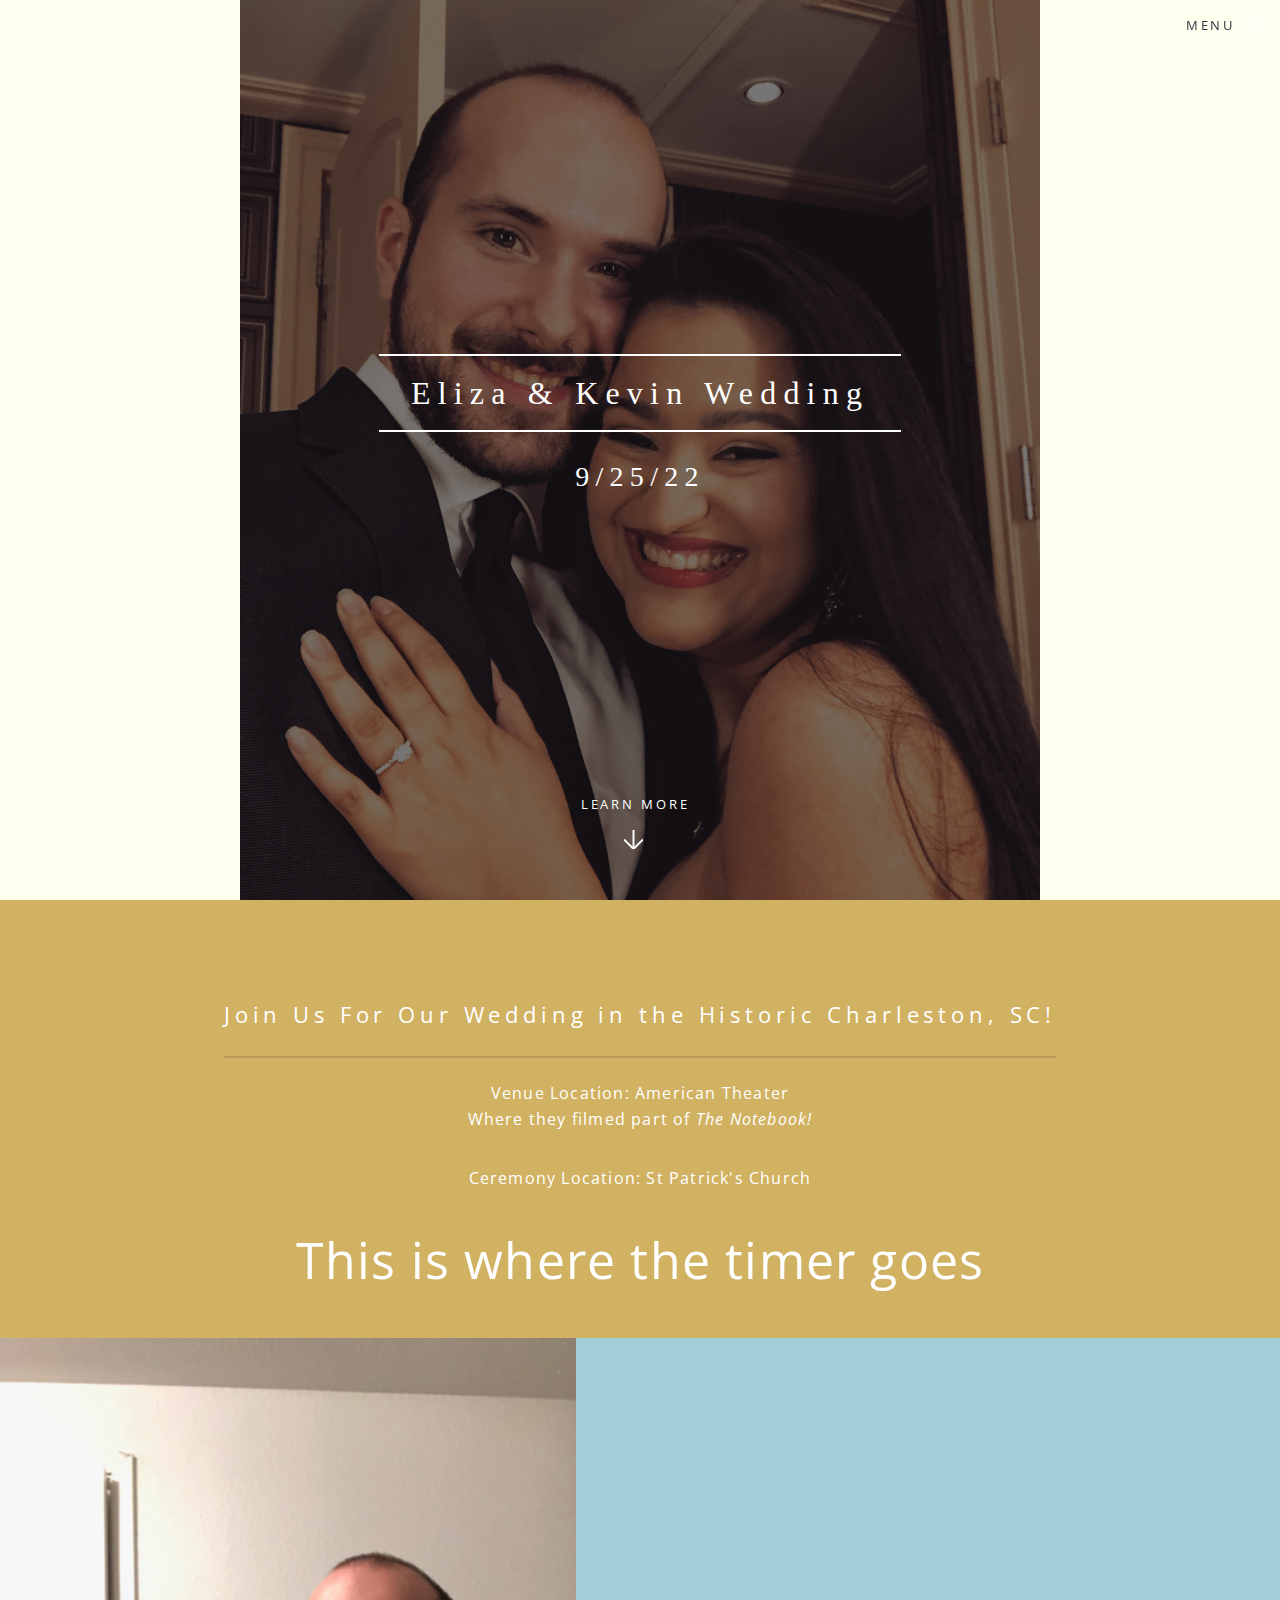
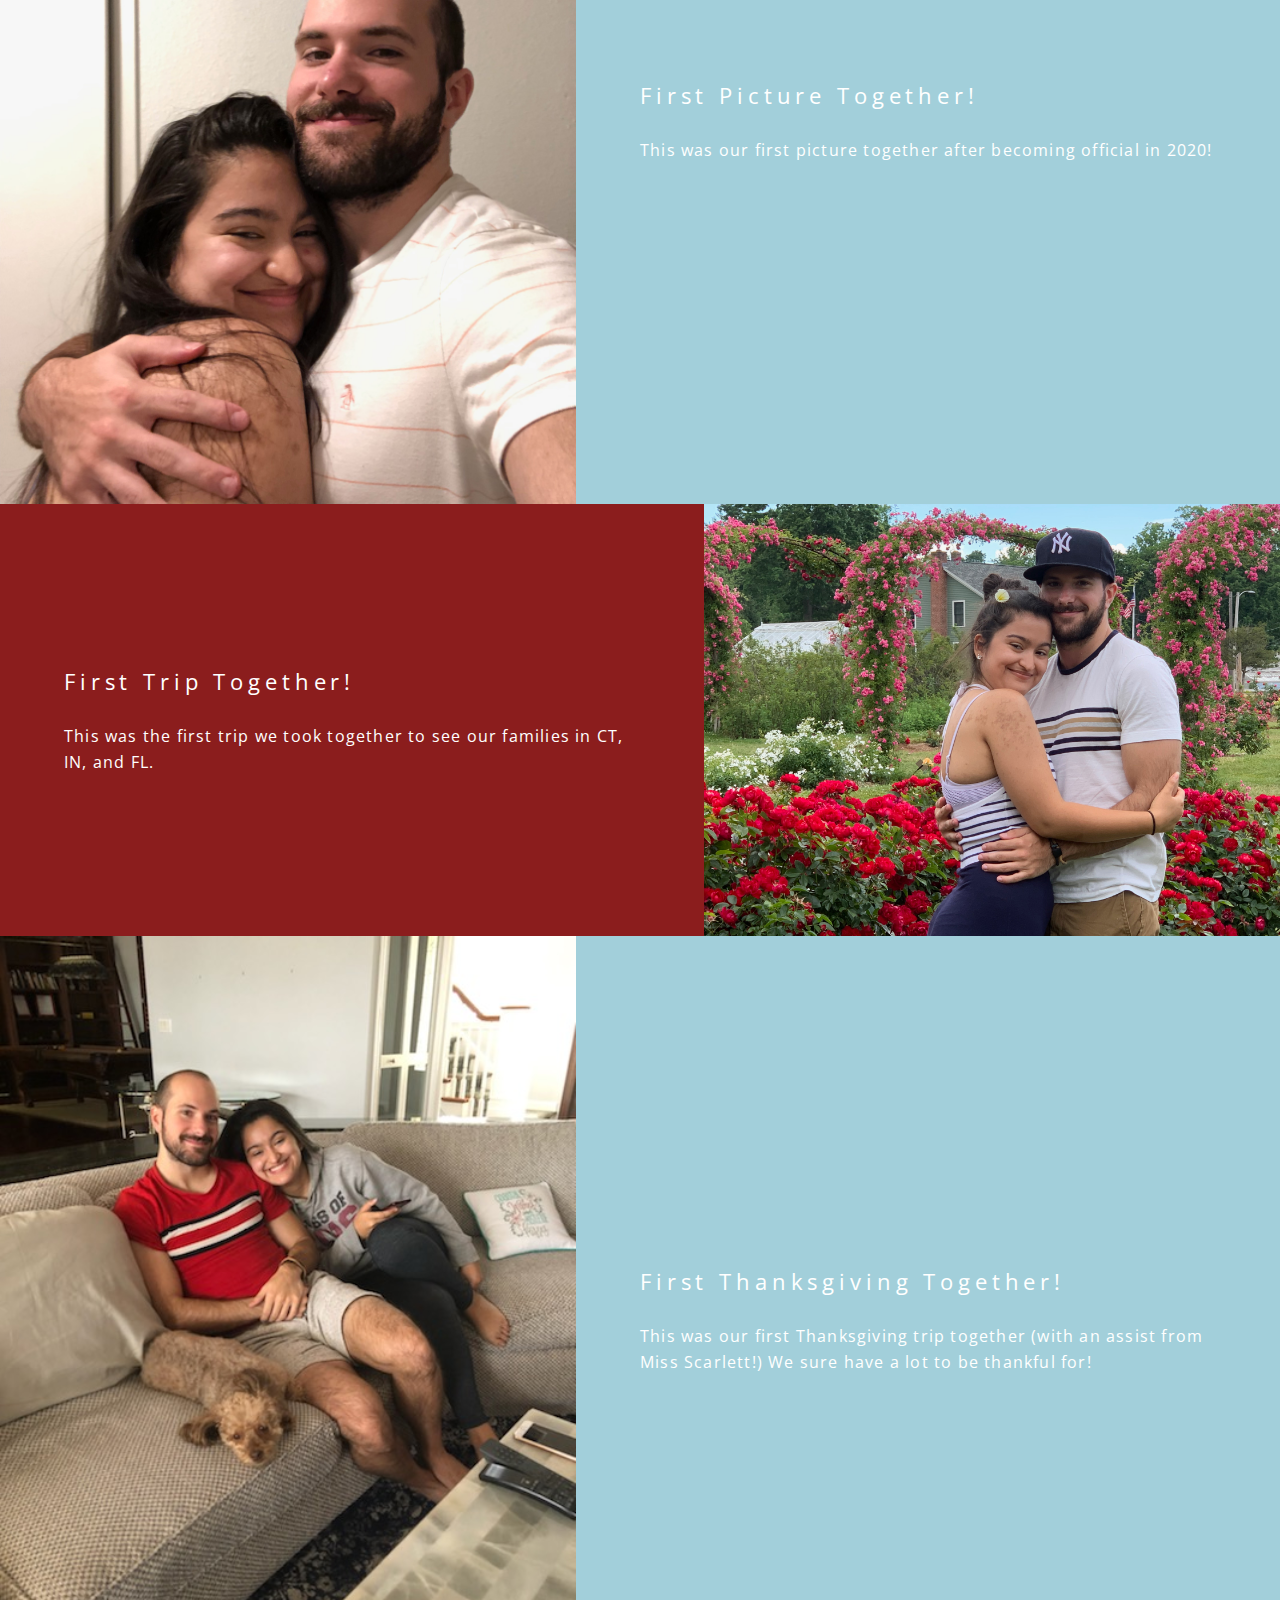
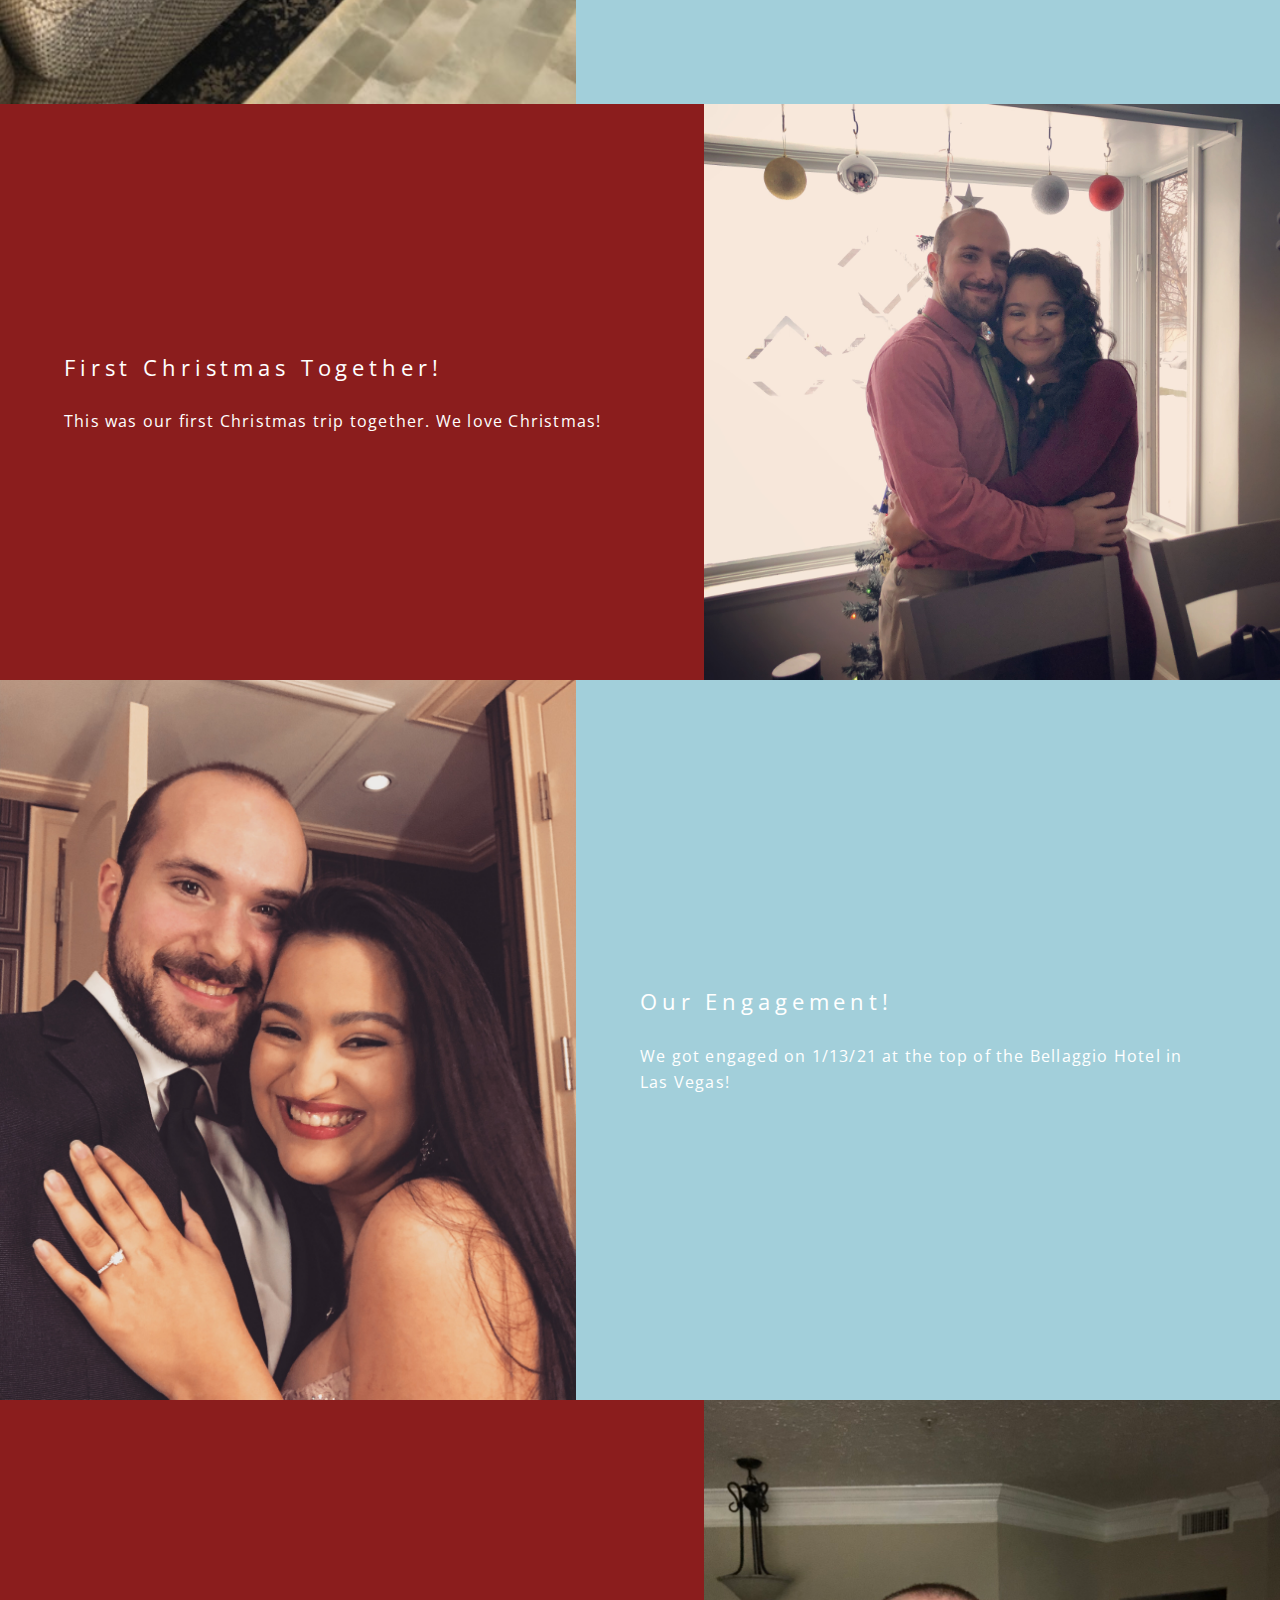
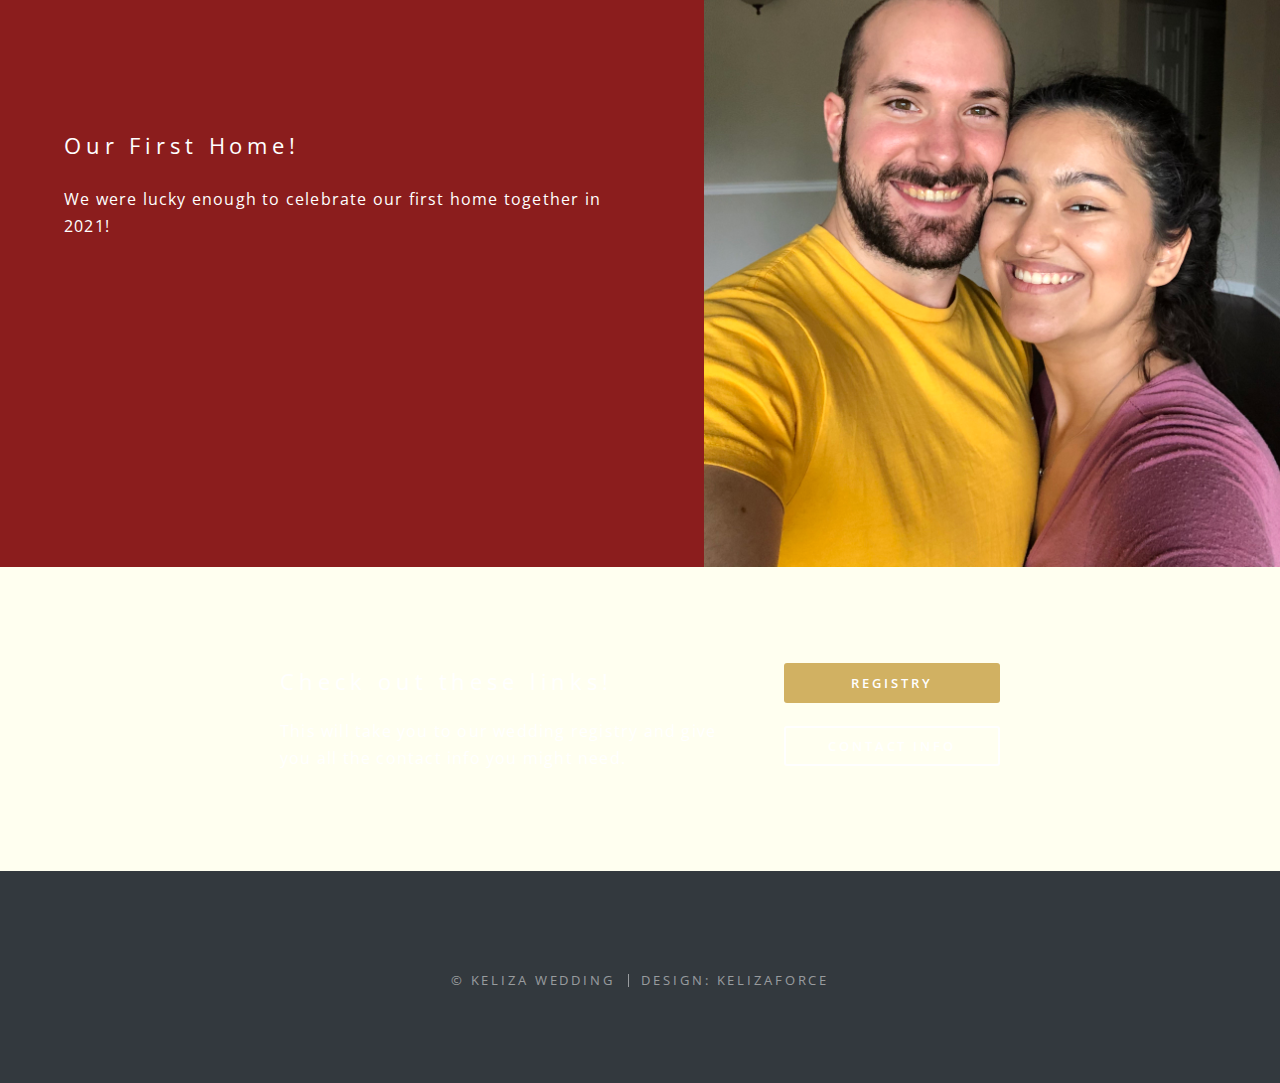
==== commit 2561fee8: "keliza wedding second commit" ====
--- a/index.html
+++ b/index.html
@@ -63,7 +63,10 @@
 								<li><span class="icon fa-gem major style2"><span class="label">Ipsum</span></span></li>
 								<li><span class="icon solid fa-heart major style3"><span class="label">Dolor</span></span></li>
 							</ul> -->
-							<p id="demo" style="color: white; font-size: 50px; margin: 0;">
+							<!-- <p id="demo" style="color: white; font-size: 50px; margin: 0;">
+								This is where the timer goes
+							</p> -->
+							<p id="demo" class="clock-styling">
 								This is where the timer goes
 							</p>
 							<script>
--- a/assets/css/main.css
+++ b/assets/css/main.css
@@ -28,6 +28,18 @@
 article, aside, details, figcaption, figure,
 footer, header, hgroup, menu, nav, section {
 	display: block;}
+
+.clock-styling {
+	color: white;
+	font-size: 50px;
+	margin: 0;
+}
+
+@media screen and (max-width: 500px) {
+	.clock-styling {
+		font-size: 25px;
+	}
+}
 
 body {
 	line-height: 1;
